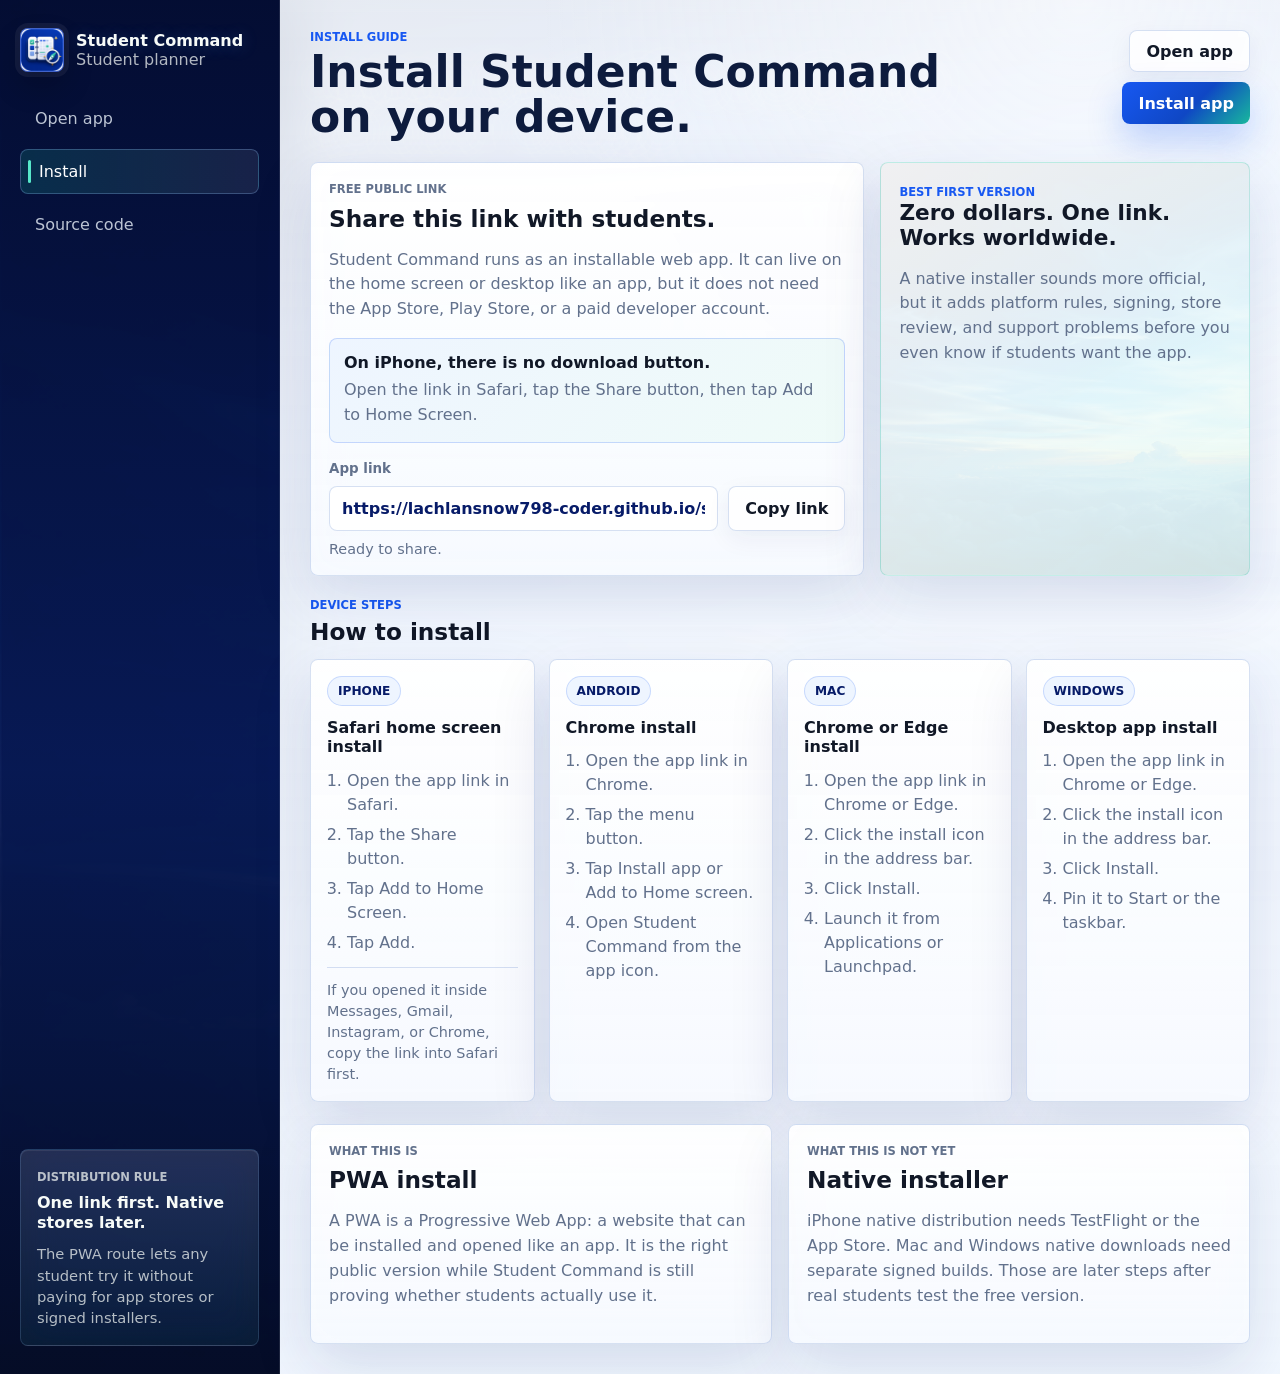
==== install.html @ 7583b464 "Clarify iPhone install flow" ====
<!doctype html>
<html lang="en">
  <head>
    <meta charset="UTF-8" />
    <meta name="viewport" content="width=device-width, initial-scale=1.0" />
    <meta name="theme-color" content="#071b68" />
    <meta name="apple-mobile-web-app-capable" content="yes" />
    <meta name="apple-mobile-web-app-status-bar-style" content="black-translucent" />
    <meta name="apple-mobile-web-app-title" content="Student Command" />
    <title>Install Student Command</title>
    <link rel="manifest" href="manifest.webmanifest?v=30" />
    <link rel="icon" href="icons/icon.svg?v=30" type="image/svg+xml" />
    <link rel="apple-touch-icon" href="icons/apple-touch-icon.png?v=30" />
    <link rel="stylesheet" href="styles.css?v=30" />
  </head>
  <body class="install-page">
    <div class="app-shell">
      <aside class="sidebar" aria-label="Install navigation">
        <a class="brand brand-link" href="index.html" aria-label="Open Student Command">
          <div class="brand-mark"><img src="icons/icon-192.png?v=30" alt="" /></div>
          <div>
            <p>Student Command</p>
            <span>Student planner</span>
          </div>
        </a>

        <nav class="nav-list" aria-label="Sections">
          <a class="nav-link" href="index.html">Open app</a>
          <a class="nav-link is-active" href="install.html">Install</a>
          <a class="nav-link" href="https://github.com/lachlansnow798-coder/student-command">Source code</a>
        </nav>

        <div class="focus-card">
          <span class="eyebrow">Distribution rule</span>
          <strong>One link first. Native stores later.</strong>
          <p>The PWA route lets any student try it without paying for app stores or signed installers.</p>
        </div>
      </aside>

      <main class="main-content install-main">
        <header class="topbar">
          <div>
            <p class="eyebrow">Install guide</p>
            <h1>Install Student Command on your device.</h1>
          </div>
          <div class="topbar-actions">
            <a class="ghost-button topbar-link" href="index.html">Open app</a>
            <button id="browserInstall" class="primary-button" type="button" hidden>Install app</button>
          </div>
        </header>

        <section class="install-hero" aria-label="Shareable app link">
          <div class="panel install-lead">
            <p class="eyebrow">Free public link</p>
            <h2>Share this link with students.</h2>
            <p>
              Student Command runs as an installable web app. It can live on the home screen or desktop like an app,
              but it does not need the App Store, Play Store, or a paid developer account.
            </p>
            <div class="iphone-callout">
              <strong>On iPhone, there is no download button.</strong>
              <p>Open the link in Safari, tap the Share button, then tap Add to Home Screen.</p>
            </div>
            <div class="install-copy">
              <label for="publicLink">App link</label>
              <input id="publicLink" type="text" readonly value="https://lachlansnow798-coder.github.io/student-command/" />
              <button id="copyPublicLink" class="ghost-button" type="button">Copy link</button>
              <span id="copyStatus" class="helper-text" aria-live="polite">Ready to share.</span>
            </div>
          </div>

          <div class="panel install-proof">
            <span class="eyebrow">Best first version</span>
            <strong>Zero dollars. One link. Works worldwide.</strong>
            <p>
              A native installer sounds more official, but it adds platform rules, signing, store review, and support
              problems before you even know if students want the app.
            </p>
          </div>
        </section>

        <section class="section-header">
          <div>
            <p class="eyebrow">Device steps</p>
            <h2>How to install</h2>
          </div>
        </section>

        <section class="platform-grid" aria-label="Install steps by device">
          <article class="platform-card" id="iphone">
            <span class="platform-badge">iPhone</span>
            <h3>Safari home screen install</h3>
            <ol>
              <li>Open the app link in Safari.</li>
              <li>Tap the Share button.</li>
              <li>Tap Add to Home Screen.</li>
              <li>Tap Add.</li>
            </ol>
            <p class="platform-note">If you opened it inside Messages, Gmail, Instagram, or Chrome, copy the link into Safari first.</p>
          </article>

          <article class="platform-card">
            <span class="platform-badge">Android</span>
            <h3>Chrome install</h3>
            <ol>
              <li>Open the app link in Chrome.</li>
              <li>Tap the menu button.</li>
              <li>Tap Install app or Add to Home screen.</li>
              <li>Open Student Command from the app icon.</li>
            </ol>
          </article>

          <article class="platform-card">
            <span class="platform-badge">Mac</span>
            <h3>Chrome or Edge install</h3>
            <ol>
              <li>Open the app link in Chrome or Edge.</li>
              <li>Click the install icon in the address bar.</li>
              <li>Click Install.</li>
              <li>Launch it from Applications or Launchpad.</li>
            </ol>
          </article>

          <article class="platform-card">
            <span class="platform-badge">Windows</span>
            <h3>Desktop app install</h3>
            <ol>
              <li>Open the app link in Chrome or Edge.</li>
              <li>Click the install icon in the address bar.</li>
              <li>Click Install.</li>
              <li>Pin it to Start or the taskbar.</li>
            </ol>
          </article>
        </section>

        <section class="install-notes">
          <div class="panel">
            <p class="eyebrow">What this is</p>
            <h2>PWA install</h2>
            <p>
              A PWA is a Progressive Web App: a website that can be installed and opened like an app. It is the right
              public version while Student Command is still proving whether students actually use it.
            </p>
          </div>

          <div class="panel">
            <p class="eyebrow">What this is not yet</p>
            <h2>Native installer</h2>
            <p>
              iPhone native distribution needs TestFlight or the App Store. Mac and Windows native downloads need
              separate signed builds. Those are later steps after real students test the free version.
            </p>
          </div>
        </section>
      </main>
    </div>

    <script>
      const fallbackUrl = "https://lachlansnow798-coder.github.io/student-command/";
      const publicLink = document.querySelector("#publicLink");
      const copyButton = document.querySelector("#copyPublicLink");
      const copyStatus = document.querySelector("#copyStatus");
      const browserInstall = document.querySelector("#browserInstall");

      if (location.protocol.startsWith("http") && location.hostname.includes("github.io")) {
        publicLink.value = new URL("./", location.href).href;
      }

      copyButton.addEventListener("click", async () => {
        try {
          await navigator.clipboard.writeText(publicLink.value || fallbackUrl);
          copyStatus.textContent = "Copied.";
        } catch {
          publicLink.select();
          copyStatus.textContent = "Select the link and copy it.";
        }
      });

      let installPrompt = null;
      window.addEventListener("beforeinstallprompt", (event) => {
        event.preventDefault();
        installPrompt = event;
        browserInstall.hidden = false;
      });

      browserInstall.addEventListener("click", async () => {
        if (!installPrompt) return;
        installPrompt.prompt();
        await installPrompt.userChoice;
        installPrompt = null;
        browserInstall.hidden = true;
      });
    </script>
  </body>
</html>
---- styles.css ----
:root {
  color-scheme: light;
  --ink: #111827;
  --muted: #62718c;
  --line: rgba(37, 92, 184, 0.18);
  --paper: #eef5ff;
  --panel: rgba(255, 255, 255, 0.9);
  --panel-strong: rgba(255, 255, 255, 0.96);
  --green: #18b89d;
  --green-dark: #0a7d72;
  --blue: #1758f2;
  --blue-dark: #071b68;
  --red: #bd4055;
  --gold: #dc9f22;
  --purple: #6a5de7;
  --shadow: 0 22px 60px rgba(7, 27, 104, 0.13);
  --shadow-strong: 0 28px 74px rgba(7, 27, 104, 0.2);
  --ring: 0 0 0 3px rgba(23, 88, 242, 0.18);
}

* {
  box-sizing: border-box;
}

html,
body {
  overflow-x: hidden;
}

body {
  margin: 0;
  min-height: 100vh;
  color: var(--ink);
  background:
    linear-gradient(180deg, rgba(237, 246, 255, 0.78) 0, rgba(242, 247, 255, 0.9) 360px, rgba(238, 245, 255, 0.97) 100%),
    linear-gradient(90deg, rgba(5, 15, 48, 0.34) 0, rgba(255, 255, 255, 0.05) 360px),
    url("assets/command-sky-bg.png?v=30") center top / cover fixed no-repeat;
  font-family:
    Inter, ui-sans-serif, system-ui, -apple-system, BlinkMacSystemFont, "Segoe UI",
    sans-serif;
}

button,
input,
select,
textarea {
  font: inherit;
}

button {
  cursor: pointer;
}

.app-shell {
  display: grid;
  grid-template-columns: 280px minmax(0, 1fr);
  width: 100%;
  max-width: 100vw;
  overflow-x: hidden;
  min-height: 100vh;
}

.sidebar {
  display: flex;
  flex-direction: column;
  gap: 24px;
  padding: 28px 20px;
  border-right: 1px solid rgba(255, 255, 255, 0.1);
  background:
    linear-gradient(180deg, rgba(4, 14, 52, 0.94) 0, rgba(8, 26, 85, 0.92) 56%, rgba(5, 13, 39, 0.96) 100%),
    url("assets/command-sky-bg.png?v=30") left top / auto 100% no-repeat;
  color: #f7fbf8;
  box-shadow: 18px 0 56px rgba(5, 14, 48, 0.28);
}

.brand {
  display: flex;
  align-items: center;
  gap: 12px;
}

.brand-mark {
  display: grid;
  width: 44px;
  height: 44px;
  place-items: center;
  overflow: hidden;
  border-radius: 8px;
  border: 1px solid rgba(255, 255, 255, 0.2);
  background: #123cbb;
  box-shadow:
    0 14px 30px rgba(0, 0, 0, 0.2),
    0 0 0 5px rgba(255, 255, 255, 0.06);
}

.brand-mark img {
  width: 100%;
  height: 100%;
  object-fit: cover;
}

.brand p,
.brand span {
  margin: 0;
}

.brand p {
  font-size: 1rem;
  font-weight: 800;
  text-shadow: 0 1px 16px rgba(93, 166, 255, 0.28);
}

.brand span,
.focus-card p,
.focus-card .eyebrow {
  color: rgba(247, 251, 248, 0.72);
}

.nav-list {
  display: grid;
  gap: 8px;
}

.brand-link,
.nav-link,
.topbar-link {
  color: inherit;
  text-decoration: none;
}

.nav-item,
.nav-link {
  position: relative;
  overflow: hidden;
  display: block;
  width: 100%;
  border: 1px solid transparent;
  border-radius: 8px;
  padding: 12px 14px;
  background: transparent;
  color: rgba(239, 247, 255, 0.78);
  text-align: left;
  transition:
    background 160ms ease,
    border-color 160ms ease,
    color 160ms ease,
    transform 160ms ease;
}

.nav-item.is-active,
.nav-item:hover,
.nav-link.is-active,
.nav-link:hover {
  border-color: rgba(147, 197, 253, 0.28);
  background: linear-gradient(90deg, rgba(24, 184, 157, 0.18), rgba(255, 255, 255, 0.08));
  color: #ffffff;
}

.nav-item.is-active,
.nav-link.is-active {
  padding-left: 18px;
}

.nav-item:hover,
.nav-link:hover {
  transform: translateX(2px);
}

.nav-item.is-active::before,
.nav-link.is-active::before {
  position: absolute;
  top: 10px;
  bottom: 10px;
  left: 7px;
  width: 3px;
  border-radius: 8px;
  background: #57e8ca;
  content: "";
}

.focus-card {
  margin-top: auto;
  border: 1px solid rgba(147, 197, 253, 0.18);
  border-radius: 8px;
  padding: 16px;
  background:
    linear-gradient(180deg, rgba(255, 255, 255, 0.13), rgba(87, 232, 202, 0.07));
  box-shadow: inset 0 1px 0 rgba(255, 255, 255, 0.08);
  backdrop-filter: blur(18px) saturate(130%);
}

.focus-card strong {
  display: block;
  margin-top: 8px;
  line-height: 1.25;
}

.focus-card p {
  margin: 10px 0 0;
  font-size: 0.92rem;
  line-height: 1.45;
}

.main-content {
  width: 100%;
  min-width: 0;
  padding: 30px;
  background:
    radial-gradient(circle at 80% 0%, rgba(255, 255, 255, 0.56), transparent 34%),
    linear-gradient(180deg, rgba(247, 250, 255, 0.72), rgba(241, 247, 255, 0.94));
  backdrop-filter: blur(8px) saturate(115%);
}

.topbar {
  display: flex;
  min-width: 0;
  align-items: flex-start;
  justify-content: space-between;
  gap: 16px;
  margin-bottom: 22px;
}

.topbar-actions {
  display: flex;
  flex-wrap: wrap;
  gap: 10px;
  justify-content: flex-end;
}

.eyebrow {
  margin: 0 0 6px;
  color: var(--blue);
  font-size: 0.72rem;
  font-weight: 800;
  letter-spacing: 0;
  text-transform: uppercase;
}

h1,
h2,
h3 {
  margin: 0;
  letter-spacing: 0;
}

h1 {
  max-width: 760px;
  font-size: 2.75rem;
  line-height: 1.02;
  color: #0d1b3d;
  text-shadow: 0 12px 34px rgba(255, 255, 255, 0.5);
  overflow-wrap: break-word;
}

.headline-break {
  display: inline;
}

h2 {
  font-size: 1.45rem;
}

h3 {
  font-size: 1rem;
}

.primary-button,
.ghost-button {
  display: inline-flex;
  align-items: center;
  justify-content: center;
  min-height: 42px;
  border-radius: 8px;
  padding: 0 16px;
  text-align: center;
  text-decoration: none;
  font-weight: 800;
  white-space: nowrap;
  transition:
    background 160ms ease,
    border-color 160ms ease,
    box-shadow 160ms ease,
    color 160ms ease,
    transform 160ms ease;
}

.primary-button {
  border: 0;
  background: linear-gradient(135deg, #1758f2 0, #0f47c4 56%, #18b89d 100%);
  color: #ffffff;
  box-shadow: 0 16px 34px rgba(23, 88, 242, 0.25);
}

.primary-button:hover {
  background: linear-gradient(135deg, #0f47c4 0, #071b68 58%, #0a7d72 100%);
  box-shadow: 0 18px 40px rgba(7, 27, 104, 0.28);
  transform: translateY(-1px);
}

.ghost-button {
  border: 1px solid var(--line);
  background: rgba(255, 255, 255, 0.82);
  color: var(--ink);
  box-shadow: 0 8px 24px rgba(7, 27, 104, 0.06);
}

.ghost-button:hover {
  border-color: rgba(23, 88, 242, 0.3);
  box-shadow: 0 12px 30px rgba(7, 27, 104, 0.12);
  transform: translateY(-1px);
}

.ghost-button[aria-pressed="true"] {
  border-color: rgba(23, 88, 242, 0.34);
  background: #eaf2ff;
  color: var(--blue-dark);
}

.primary-button:active,
.ghost-button:active,
.nav-item:active,
.nav-link:active,
.delete-button:active {
  transform: translateY(0);
}

.primary-button:disabled,
.ghost-button:disabled {
  cursor: not-allowed;
  opacity: 0.55;
  transform: none;
}

.metrics {
  display: grid;
  grid-template-columns: repeat(3, minmax(0, 1fr));
  gap: 12px;
  margin-bottom: 22px;
}

.metric,
.panel,
.task-item,
.routine-item {
  border: 1px solid var(--line);
  border-radius: 8px;
  background: var(--panel);
  box-shadow: var(--shadow);
  backdrop-filter: blur(18px) saturate(130%);
}

.metric {
  position: relative;
  overflow: hidden;
  padding: 18px;
  background:
    linear-gradient(180deg, rgba(255, 255, 255, 0.96), rgba(244, 249, 255, 0.9));
  transition:
    box-shadow 180ms ease,
    transform 180ms ease,
    border-color 180ms ease;
}

.metric::before {
  position: absolute;
  top: 0;
  right: 0;
  left: 0;
  height: 4px;
  background: linear-gradient(90deg, var(--green), var(--blue));
  content: "";
}

.metric:nth-child(2)::before {
  background: var(--blue);
}

.metric:nth-child(3)::before {
  background: var(--gold);
}

.metric:hover,
.panel:hover,
.task-item:hover,
.routine-item:hover,
.proposal-card:hover {
  border-color: rgba(23, 88, 242, 0.24);
  box-shadow: var(--shadow-strong);
  transform: translateY(-2px);
}

.metric span {
  display: block;
  color: var(--muted);
  font-size: 0.84rem;
}

.metric strong {
  display: block;
  margin-top: 8px;
  font-size: 1.55rem;
  line-height: 1.1;
}

.view {
  display: none;
}

.view.is-visible {
  display: block;
  animation: view-in 220ms ease-out both;
}

.section-header,
.panel-heading {
  display: flex;
  align-items: center;
  justify-content: space-between;
  gap: 16px;
  margin-bottom: 14px;
}

.planner-grid {
  display: grid;
  grid-template-columns: minmax(0, 2fr) minmax(280px, 0.85fr);
  gap: 16px;
}

.command-layout {
  display: grid;
  grid-template-columns: minmax(0, 1.1fr) minmax(320px, 0.9fr);
  gap: 16px;
  margin-bottom: 20px;
}

.briefing-panel {
  margin-bottom: 20px;
  border-color: rgba(23, 88, 242, 0.2);
}

.briefing-lead {
  display: block;
  margin-bottom: 14px;
  font-size: 1.05rem;
  line-height: 1.35;
}

.briefing-grid {
  display: grid;
  grid-template-columns: repeat(4, minmax(0, 1fr));
  gap: 10px;
}

.briefing-card {
  min-height: 138px;
  border: 1px solid var(--line);
  border-radius: 8px;
  padding: 12px;
  background: rgba(255, 255, 255, 0.86);
  animation: item-rise 220ms ease-out both;
  animation-delay: calc(var(--item-index, 0) * 26ms);
}

.briefing-card span {
  display: block;
  color: var(--muted);
  font-size: 0.72rem;
  font-weight: 800;
  text-transform: uppercase;
}

.briefing-card strong {
  display: block;
  margin-top: 8px;
  line-height: 1.25;
}

.briefing-card p {
  margin: 8px 0 0;
  color: var(--muted);
  font-size: 0.86rem;
  line-height: 1.4;
}

.briefing-card.is-warning {
  border-color: rgba(164, 59, 66, 0.26);
  background: #fff8f7;
}

.briefing-card.is-focus {
  border-color: rgba(23, 88, 242, 0.26);
  background: #eef5ff;
}

.briefing-card.is-success {
  border-color: rgba(24, 184, 157, 0.24);
  background: #effbf8;
}

.briefing-card.is-calm {
  background: rgba(247, 250, 255, 0.86);
}

.command-panel {
  border-color: rgba(24, 184, 157, 0.22);
}

.compact-heading {
  margin-top: 16px;
}

.next-block {
  position: relative;
  overflow: hidden;
  border: 1px solid rgba(23, 88, 242, 0.2);
  border-radius: 8px;
  padding: 14px;
  background:
    linear-gradient(135deg, rgba(238, 245, 255, 0.96), rgba(231, 250, 246, 0.9));
}

.next-block::before {
  position: absolute;
  top: 12px;
  bottom: 12px;
  left: 0;
  width: 4px;
  background: var(--blue);
  content: "";
}

.next-block span,
.next-block b,
.next-block strong,
.next-block p {
  position: relative;
  display: block;
}

.next-block span {
  color: var(--muted);
  font-size: 0.78rem;
  font-weight: 800;
  text-transform: uppercase;
}

.next-block strong {
  margin-top: 7px;
  font-size: 1.25rem;
}

.next-block p {
  margin: 6px 0 0;
  color: var(--muted);
  line-height: 1.45;
}

.next-block b {
  margin-top: 10px;
  color: var(--green-dark);
}

.command-list,
.quick-activity-list {
  display: grid;
  gap: 10px;
}

.command-item,
.quick-activity-row {
  display: grid;
  grid-template-columns: minmax(0, 1fr) auto;
  gap: 12px;
  align-items: center;
  border-top: 1px solid var(--line);
  padding-top: 12px;
  animation: item-rise 220ms ease-out both;
  animation-delay: calc(var(--item-index, 0) * 24ms);
}

.command-item h3,
.quick-activity-row h3 {
  margin-top: 7px;
}

.command-item.done h3 {
  color: var(--green-dark);
}

.command-item.skipped h3 {
  color: var(--muted);
}

.command-item.moved h3 {
  color: var(--blue);
}

.command-actions {
  display: flex;
  flex-wrap: wrap;
  gap: 8px;
  justify-content: flex-end;
}

.command-actions .ghost-button {
  min-height: 34px;
  padding: 0 10px;
  font-size: 0.8rem;
}

.quick-grid {
  display: grid;
  grid-template-columns: repeat(2, minmax(0, 1fr));
  gap: 10px;
  margin-bottom: 12px;
}

.panel {
  min-width: 0;
  padding: 18px;
  background:
    linear-gradient(180deg, rgba(255, 255, 255, 0.94), rgba(247, 250, 255, 0.88));
  transition:
    border-color 180ms ease,
    box-shadow 180ms ease,
    transform 180ms ease;
}

.install-main {
  display: block;
}

.install-hero {
  display: grid;
  grid-template-columns: minmax(0, 1.2fr) minmax(300px, 0.8fr);
  gap: 16px;
  margin-bottom: 22px;
}

.install-lead p,
.install-proof p,
.install-notes p {
  color: var(--muted);
  line-height: 1.55;
}

.install-proof {
  border-color: rgba(24, 184, 157, 0.24);
  background:
    linear-gradient(150deg, rgba(255, 255, 255, 0.94), rgba(232, 250, 246, 0.9)),
    url("assets/command-sky-bg.png?v=30") center / cover no-repeat;
}

.install-proof strong {
  display: block;
  font-size: 1.35rem;
  line-height: 1.18;
}

.install-copy {
  display: grid;
  grid-template-columns: minmax(0, 1fr) auto;
  gap: 10px;
  margin-top: 18px;
}

.iphone-callout {
  border: 1px solid rgba(23, 88, 242, 0.2);
  border-radius: 8px;
  margin-top: 16px;
  padding: 14px;
  background: linear-gradient(135deg, #eef5ff, #effbf8);
}

.iphone-callout strong,
.iphone-callout p {
  display: block;
  margin: 0;
}

.iphone-callout p {
  margin-top: 6px;
}

.install-copy label,
.install-copy .helper-text {
  grid-column: 1 / -1;
}

.install-copy input {
  min-width: 0;
  border: 1px solid var(--line);
  border-radius: 8px;
  padding: 12px;
  background: rgba(255, 255, 255, 0.92);
  color: var(--blue-dark);
  font-weight: 700;
}

.platform-grid {
  display: grid;
  grid-template-columns: repeat(4, minmax(0, 1fr));
  gap: 14px;
  margin-bottom: 22px;
}

.platform-card {
  border: 1px solid var(--line);
  border-radius: 8px;
  padding: 16px;
  background:
    linear-gradient(180deg, rgba(255, 255, 255, 0.95), rgba(247, 250, 255, 0.88));
  box-shadow: var(--shadow);
  animation: item-rise 240ms ease-out both;
}

.platform-card h3 {
  margin-top: 12px;
  line-height: 1.24;
}

.platform-card ol {
  margin: 12px 0 0;
  padding-left: 20px;
  color: var(--muted);
  line-height: 1.5;
}

.platform-card li + li {
  margin-top: 6px;
}

.platform-note {
  margin: 12px 0 0;
  border-top: 1px solid var(--line);
  padding-top: 12px;
  color: var(--muted);
  font-size: 0.9rem;
  line-height: 1.45;
}

.platform-badge {
  display: inline-flex;
  min-height: 30px;
  align-items: center;
  border: 1px solid rgba(23, 88, 242, 0.18);
  border-radius: 999px;
  padding: 0 10px;
  background: #eef5ff;
  color: var(--blue-dark);
  font-size: 0.76rem;
  font-weight: 900;
  text-transform: uppercase;
}

.install-notes {
  display: grid;
  grid-template-columns: repeat(2, minmax(0, 1fr));
  gap: 16px;
}

.panel-heading span,
.helper-text,
.empty-state {
  color: var(--muted);
  font-size: 0.9rem;
}

.week-plan {
  display: grid;
  grid-template-columns: repeat(14, minmax(155px, 1fr));
  gap: 10px;
  overflow-x: auto;
  padding-bottom: 4px;
  scroll-snap-type: x proximity;
  scrollbar-color: rgba(23, 88, 242, 0.38) transparent;
}

.day-column {
  overflow: hidden;
  min-height: 390px;
  border: 1px solid var(--line);
  border-radius: 8px;
  background: rgba(255, 255, 255, 0.78);
  scroll-snap-align: start;
  animation: item-rise 260ms ease-out both;
  animation-delay: calc(var(--item-index, 0) * 18ms);
  transition:
    border-color 180ms ease,
    box-shadow 180ms ease,
    transform 180ms ease;
}

.day-column:hover {
  border-color: rgba(23, 88, 242, 0.24);
  box-shadow: 0 14px 30px rgba(7, 27, 104, 0.11);
  transform: translateY(-1px);
}

.day-title {
  border-bottom: 1px solid var(--line);
  padding: 10px;
  background: linear-gradient(180deg, rgba(255, 255, 255, 0.96), rgba(238, 245, 255, 0.9));
  font-size: 0.85rem;
  font-weight: 800;
}

.day-events {
  display: grid;
  gap: 8px;
  padding: 10px;
}

.event {
  position: relative;
  overflow: hidden;
  border-left: 4px solid var(--muted);
  border-radius: 6px;
  padding: 8px;
  background: rgba(255, 255, 255, 0.92);
  font-size: 0.78rem;
  line-height: 1.25;
  box-shadow: 0 5px 14px rgba(7, 27, 104, 0.06);
  transition:
    box-shadow 160ms ease,
    transform 160ms ease;
}

.event:hover {
  box-shadow: 0 8px 18px rgba(36, 48, 46, 0.1);
  transform: translateX(2px);
}

.event strong,
.event span {
  position: relative;
  display: block;
}

.event span {
  margin-top: 3px;
  color: var(--muted);
}

.event em {
  display: block;
  margin-top: 5px;
  color: var(--muted);
  font-style: normal;
}

.event.school {
  border-color: var(--blue);
}

.event.commute {
  border-color: #6f7a7b;
  background: #f4f6f5;
}

.event.sport {
  border-color: var(--gold);
}

.event.class {
  border-color: #7f5796;
}

.event.study {
  border-color: var(--green);
  background: linear-gradient(180deg, #effbf8, #f7fbff);
}

.event.study::before {
  position: absolute;
  inset: 0;
  background: linear-gradient(100deg, transparent, rgba(255, 255, 255, 0.54), transparent);
  content: "";
  transform: translateX(-115%);
  transition: transform 500ms ease;
}

.event.study:hover::before {
  transform: translateX(115%);
}

.event.homework {
  border-color: var(--blue);
}

.event.business {
  border-color: #202a43;
  background: #eef1f7;
}

.event.coach {
  border-color: var(--red);
  background: linear-gradient(180deg, #fff4f5, #eef5ff);
}

.event.chill {
  border-color: #559c8a;
  background: #f0fbf8;
}

.event.meal {
  border-color: #b16f1b;
  background: #fff7ea;
}

.event.quick {
  border-color: var(--purple);
  background: #f7f2fb;
}

.event.test,
.event.high {
  border-color: var(--red);
  background: #fff7f7;
}

.event.done {
  border-color: var(--green);
  background: #eef8f3;
}

.checklist {
  display: grid;
  gap: 8px;
}

.check-row {
  display: grid;
  grid-template-columns: 22px minmax(0, 1fr);
  gap: 9px;
  align-items: start;
  border: 1px solid var(--line);
  border-radius: 8px;
  padding: 10px;
  background: rgba(255, 255, 255, 0.88);
  transition:
    background 160ms ease,
    border-color 160ms ease,
    box-shadow 160ms ease,
    transform 160ms ease;
}

.check-row:hover {
  border-color: rgba(23, 88, 242, 0.24);
  box-shadow: 0 10px 22px rgba(7, 27, 104, 0.1);
  transform: translateY(-1px);
}

.check-row input {
  width: 18px;
  height: 18px;
  margin-top: 2px;
  accent-color: var(--green);
}

.check-row strong {
  display: block;
  font-size: 0.9rem;
}

.check-row span {
  color: var(--muted);
  font-size: 0.82rem;
}

.check-row input:checked + span strong {
  color: var(--green-dark);
}

.task-form,
.routine-form,
.setup-grid {
  display: grid;
  grid-template-columns: repeat(4, minmax(0, 1fr));
  gap: 12px;
  margin-bottom: 18px;
}

.setup-form {
  display: grid;
  gap: 18px;
}

.setup-block {
  display: grid;
  gap: 10px;
}

.weekday-picker {
  display: grid;
  grid-template-columns: repeat(7, minmax(0, 1fr));
  gap: 8px;
}

.weekday-picker label {
  display: flex;
  min-height: 42px;
  align-items: center;
  justify-content: center;
  border: 1px solid var(--line);
  border-radius: 8px;
  background: rgba(255, 255, 255, 0.86);
  color: var(--ink);
}

.weekday-picker input {
  width: 16px;
  height: 16px;
  accent-color: var(--blue);
}

.setup-switch {
  align-self: end;
}

label {
  display: grid;
  gap: 7px;
  color: var(--muted);
  font-size: 0.84rem;
  font-weight: 800;
}

input,
select,
textarea {
  width: 100%;
  border: 1px solid var(--line);
  border-radius: 8px;
  padding: 10px 11px;
  background: rgba(255, 255, 255, 0.9);
  color: var(--ink);
  transition:
    border-color 160ms ease,
    box-shadow 160ms ease,
    background 160ms ease;
}

input:focus,
select:focus,
textarea:focus {
  border-color: rgba(23, 88, 242, 0.55);
  box-shadow: var(--ring);
  outline: 0;
}

textarea {
  resize: vertical;
}

.full-field {
  grid-column: 1 / -1;
}

.task-list,
.routine-list,
.proposal-list {
  display: grid;
  gap: 12px;
}

.task-item,
.routine-item {
  display: grid;
  grid-template-columns: minmax(0, 1fr) auto;
  gap: 12px;
  align-items: center;
  padding: 14px;
  transition:
    border-color 180ms ease,
    box-shadow 180ms ease,
    transform 180ms ease;
}

.task-item.completed-task {
  border-color: rgba(24, 184, 157, 0.26);
  background: linear-gradient(180deg, rgba(255, 255, 255, 0.96), rgba(231, 250, 246, 0.9));
}

.task-item.completed-task h3 {
  color: var(--green-dark);
}

.task-actions {
  display: flex;
  align-items: center;
  gap: 8px;
}

.task-actions .ghost-button {
  min-height: 36px;
  padding: 0 11px;
  font-size: 0.82rem;
}

.task-meta,
.routine-meta {
  display: flex;
  flex-wrap: wrap;
  gap: 8px;
  margin-top: 8px;
}

.routine-note {
  margin: -4px 0 16px;
}

.locked-routine {
  box-shadow: none;
}

.pill {
  border-radius: 6px;
  padding: 5px 8px;
  background: linear-gradient(180deg, #eef5ff, #dfeaff);
  color: var(--muted);
  font-size: 0.76rem;
  font-weight: 800;
}

.done-pill {
  background: #dff8f2;
  color: var(--green-dark);
}

.delete-button {
  width: 36px;
  height: 36px;
  border: 1px solid var(--line);
  border-radius: 8px;
  background: rgba(255, 255, 255, 0.9);
  color: var(--red);
  font-size: 1.2rem;
  line-height: 1;
  transition:
    background 160ms ease,
    border-color 160ms ease,
    color 160ms ease,
    transform 160ms ease;
}

.delete-button:hover {
  border-color: rgba(164, 59, 66, 0.3);
  background: #fff3f4;
  transform: translateY(-1px);
}

.import-layout {
  display: grid;
  grid-template-columns: minmax(320px, 0.9fr) minmax(0, 1.35fr);
  gap: 16px;
}

.import-actions {
  display: flex;
  flex-wrap: wrap;
  gap: 10px;
  justify-content: flex-end;
}

.import-preview {
  width: 100%;
  max-height: 320px;
  object-fit: contain;
  border: 1px solid var(--line);
  border-radius: 8px;
  background: rgba(255, 255, 255, 0.92);
  box-shadow: 0 14px 34px rgba(7, 27, 104, 0.12);
}

.proposal-card {
  border: 1px solid var(--line);
  border-radius: 8px;
  padding: 14px;
  background: linear-gradient(180deg, rgba(255, 255, 255, 0.94), rgba(247, 250, 255, 0.88));
  animation: item-rise 220ms ease-out both;
  animation-delay: calc(var(--item-index, 0) * 34ms);
  transition:
    border-color 180ms ease,
    box-shadow 180ms ease,
    transform 180ms ease;
}

.proposal-select {
  display: flex;
  grid-template-columns: none;
  align-items: center;
  gap: 8px;
  margin-bottom: 12px;
  color: var(--ink);
}

.proposal-select input {
  width: 18px;
  height: 18px;
  accent-color: var(--green);
}

.proposal-grid {
  display: grid;
  grid-template-columns: repeat(4, minmax(0, 1fr));
  gap: 10px;
}

.proposal-reason {
  margin: 10px 0;
  color: var(--muted);
  font-size: 0.88rem;
  line-height: 1.45;
}

.quiz-layout {
  display: grid;
  grid-template-columns: 300px minmax(0, 1fr);
  gap: 16px;
}

.chat-layout {
  display: grid;
  grid-template-columns: 320px minmax(0, 1fr);
  gap: 16px;
}

.chat-settings-actions {
  display: grid;
  gap: 10px;
  margin-top: 12px;
}

.api-key-actions {
  display: grid;
  grid-template-columns: repeat(2, minmax(0, 1fr));
  gap: 10px;
  margin: -2px 0 10px;
}

.chat-panel {
  display: grid;
  grid-template-rows: minmax(360px, 1fr) auto;
  gap: 14px;
}

.chat-messages {
  display: grid;
  align-content: start;
  gap: 12px;
  max-height: 560px;
  overflow-y: auto;
  padding-right: 4px;
}

.chat-empty {
  border: 1px dashed var(--line);
  border-radius: 8px;
  padding: 16px;
  background: rgba(247, 250, 255, 0.72);
}

.chat-empty p {
  margin: 8px 0 0;
  color: var(--muted);
  line-height: 1.45;
}

.chat-message {
  max-width: 86%;
  border: 1px solid var(--line);
  border-radius: 8px;
  padding: 12px;
  background: rgba(255, 255, 255, 0.9);
  box-shadow: 0 10px 24px rgba(7, 27, 104, 0.08);
  animation: item-rise 180ms ease-out both;
}

.chat-message.user {
  justify-self: end;
  border-color: rgba(23, 88, 242, 0.24);
  background: #eef5ff;
}

.chat-message.assistant {
  justify-self: start;
  border-color: rgba(24, 184, 157, 0.22);
  background: #effbf8;
}

.chat-message span {
  display: block;
  color: var(--muted);
  font-size: 0.78rem;
  font-weight: 800;
  text-transform: uppercase;
}

.chat-message p {
  margin: 6px 0 0;
  white-space: pre-wrap;
  line-height: 1.5;
}

.chat-form {
  display: grid;
  gap: 10px;
}

.quiz-actions {
  display: flex;
  flex-wrap: wrap;
  gap: 10px;
  justify-content: flex-end;
}

.quiz-output {
  min-height: 360px;
}

.quiz-output.is-refreshed {
  animation: soft-pop 220ms ease-out both;
}

.question {
  border-top: 1px solid var(--line);
  padding: 14px 0;
  animation: item-rise 220ms ease-out both;
  animation-delay: calc(var(--item-index, 0) * 24ms);
}

.question:first-child {
  border-top: 0;
  padding-top: 0;
}

.answer {
  margin-top: 8px;
  color: var(--muted);
}

.answer-box {
  margin-top: 12px;
}

.quiz-answer-input {
  min-height: 128px;
  line-height: 1.45;
}

.question-actions {
  display: flex;
  justify-content: flex-end;
  margin-top: 10px;
}

.feedback-output {
  margin-top: 10px;
}

.feedback-output.is-visible {
  animation: feedback-in 200ms ease-out both;
}

.feedback-card {
  border: 1px solid var(--line);
  border-left: 4px solid var(--muted);
  border-radius: 8px;
  padding: 12px;
  background: rgba(247, 250, 255, 0.86);
  box-shadow: 0 12px 28px rgba(7, 27, 104, 0.1);
}

.feedback-card.strong {
  border-left-color: var(--green);
  background: #effbf8;
}

.feedback-card.okay {
  border-left-color: var(--gold);
  background: #fff7ea;
}

.feedback-card.weak {
  border-left-color: var(--red);
  background: #fff3f4;
}

.feedback-card ul {
  margin: 8px 0;
  padding-left: 20px;
}

.feedback-card p {
  margin: 0;
  color: var(--muted);
}

.coach-layout {
  display: grid;
  grid-template-columns: minmax(0, 1fr) minmax(320px, 0.9fr);
  gap: 16px;
  margin-bottom: 16px;
}

.coach-panel {
  border-color: rgba(164, 59, 66, 0.2);
}

.switch-control {
  display: flex;
  grid-template-columns: none;
  align-items: center;
  gap: 10px;
  color: var(--ink);
}

.switch-control input {
  width: 42px;
  height: 24px;
  border-radius: 999px;
  accent-color: var(--blue);
}

.coach-verdict {
  display: block;
  margin-bottom: 8px;
  font-size: 1.18rem;
  line-height: 1.35;
}

.coach-setting-row {
  margin-top: 14px;
}

.coach-stats {
  display: grid;
  grid-template-columns: repeat(4, minmax(0, 1fr));
  gap: 10px;
}

.coach-stat,
.coach-checkin-item,
.coach-action {
  border: 1px solid var(--line);
  border-radius: 8px;
  padding: 12px;
  background: rgba(255, 255, 255, 0.88);
  box-shadow: 0 10px 24px rgba(7, 27, 104, 0.07);
}

.coach-stat span,
.coach-action span {
  display: block;
  color: var(--muted);
  font-size: 0.74rem;
  font-weight: 800;
  text-transform: uppercase;
}

.coach-stat strong {
  display: block;
  margin-top: 6px;
  font-size: 1.55rem;
}

.coach-stat p,
.coach-checkin-item p,
.coach-action p {
  margin: 6px 0 0;
  color: var(--muted);
  font-size: 0.86rem;
  line-height: 1.4;
}

.coach-checkin-list,
.coach-action-list {
  display: grid;
  gap: 10px;
  margin-bottom: 14px;
}

.coach-checkin-item {
  display: grid;
  grid-template-columns: minmax(0, 1fr) auto;
  gap: 12px;
  align-items: center;
}

.coach-checkin-item.done {
  border-color: rgba(24, 184, 157, 0.28);
  background: #effbf8;
}

.coach-checkin-item.skipped,
.coach-action.warning {
  border-color: rgba(189, 64, 85, 0.28);
  background: #fff4f5;
}

.coach-checkin-item.moved,
.coach-action.focus {
  border-color: rgba(23, 88, 242, 0.26);
  background: #eef5ff;
}

.coach-action.success {
  border-color: rgba(24, 184, 157, 0.28);
  background: #effbf8;
}

.app-toast {
  position: fixed;
  right: 24px;
  bottom: 24px;
  z-index: 20;
  max-width: min(360px, calc(100% - 32px));
  border: 1px solid rgba(23, 88, 242, 0.26);
  border-radius: 8px;
  padding: 12px 14px;
  background: rgba(255, 255, 255, 0.96);
  box-shadow: 0 18px 42px rgba(7, 27, 104, 0.22);
  color: var(--ink);
  font-size: 0.9rem;
  font-weight: 800;
  opacity: 0;
  pointer-events: none;
  transform: translateY(16px);
  transition:
    opacity 180ms ease,
    transform 180ms ease;
}

.app-toast.is-visible {
  opacity: 1;
  transform: translateY(0);
}

@keyframes view-in {
  from {
    opacity: 0;
    transform: translateY(8px);
  }

  to {
    opacity: 1;
    transform: translateY(0);
  }
}

@keyframes item-rise {
  from {
    opacity: 0;
    transform: translateY(8px);
  }

  to {
    opacity: 1;
    transform: translateY(0);
  }
}

@keyframes soft-pop {
  0% {
    transform: scale(0.992);
  }

  100% {
    transform: scale(1);
  }
}

@keyframes feedback-in {
  from {
    opacity: 0;
    transform: translateY(6px);
  }

  to {
    opacity: 1;
    transform: translateY(0);
  }
}

@media (max-width: 980px) {
  .app-shell {
    grid-template-columns: 1fr;
  }

  .sidebar {
    position: sticky;
    top: 0;
    z-index: 2;
    padding: 14px;
  }

  .nav-list {
    grid-template-columns: repeat(4, minmax(0, 1fr));
  }

  .focus-card {
    display: none;
  }

  .main-content {
    padding: 18px;
    overflow-x: hidden;
  }

  .planner-grid,
  .quiz-layout,
  .chat-layout,
  .import-layout,
  .coach-layout,
  .command-layout,
  .install-hero,
  .platform-grid,
  .install-notes {
    grid-template-columns: 1fr;
  }

  .briefing-grid {
    grid-template-columns: repeat(2, minmax(0, 1fr));
  }
}

@media (max-width: 720px) {
  .topbar,
  .section-header,
  .panel-heading,
  .command-item,
  .quick-activity-row,
  .task-item,
  .routine-item {
    align-items: stretch;
    flex-direction: column;
  }

  .metrics,
  .briefing-grid,
  .coach-stats,
  .task-form,
  .routine-form,
  .setup-grid,
  .quick-grid,
  .api-key-actions,
  .proposal-grid {
    grid-template-columns: 1fr;
  }

  .install-copy {
    grid-template-columns: 1fr;
  }

  .command-actions {
    justify-content: stretch;
  }

  .command-item,
  .coach-checkin-item,
  .quick-activity-row,
  .task-item,
  .routine-item {
    grid-template-columns: 1fr;
  }

  .command-actions .ghost-button,
  .task-actions .ghost-button {
    flex: 1 1 90px;
  }

  .task-actions {
    width: 100%;
    align-items: stretch;
  }

  .task-actions .delete-button {
    width: 44px;
    min-width: 44px;
  }

  .chat-panel {
    grid-template-rows: auto auto;
  }

  .chat-messages {
    max-height: 460px;
  }

  .chat-message {
    max-width: 100%;
  }

  .topbar {
    display: grid;
  }

  .topbar > div {
    min-width: 0;
  }

  .nav-list {
    grid-template-columns: repeat(2, minmax(0, 1fr));
  }

  .weekday-picker {
    grid-template-columns: repeat(2, minmax(0, 1fr));
  }

  .primary-button,
  .ghost-button {
    width: 100%;
  }

  h1 {
    width: min(100%, 340px);
    max-width: 100%;
    font-size: 1.42rem;
    line-height: 1.1;
  }

  .headline-break {
    display: block;
  }

  body {
    background-attachment: scroll;
  }

  .app-toast {
    right: 16px;
    bottom: 16px;
  }
}

@media (max-width: 480px) {
  h1 {
    width: min(100%, 330px);
    max-width: 100%;
    font-size: 1.34rem;
    line-height: 1.1;
  }
}

@media (prefers-reduced-motion: reduce) {
  *,
  *::before,
  *::after {
    scroll-behavior: auto !important;
    animation-duration: 0.001ms !important;
    animation-iteration-count: 1 !important;
    transition-duration: 0.001ms !important;
  }
}
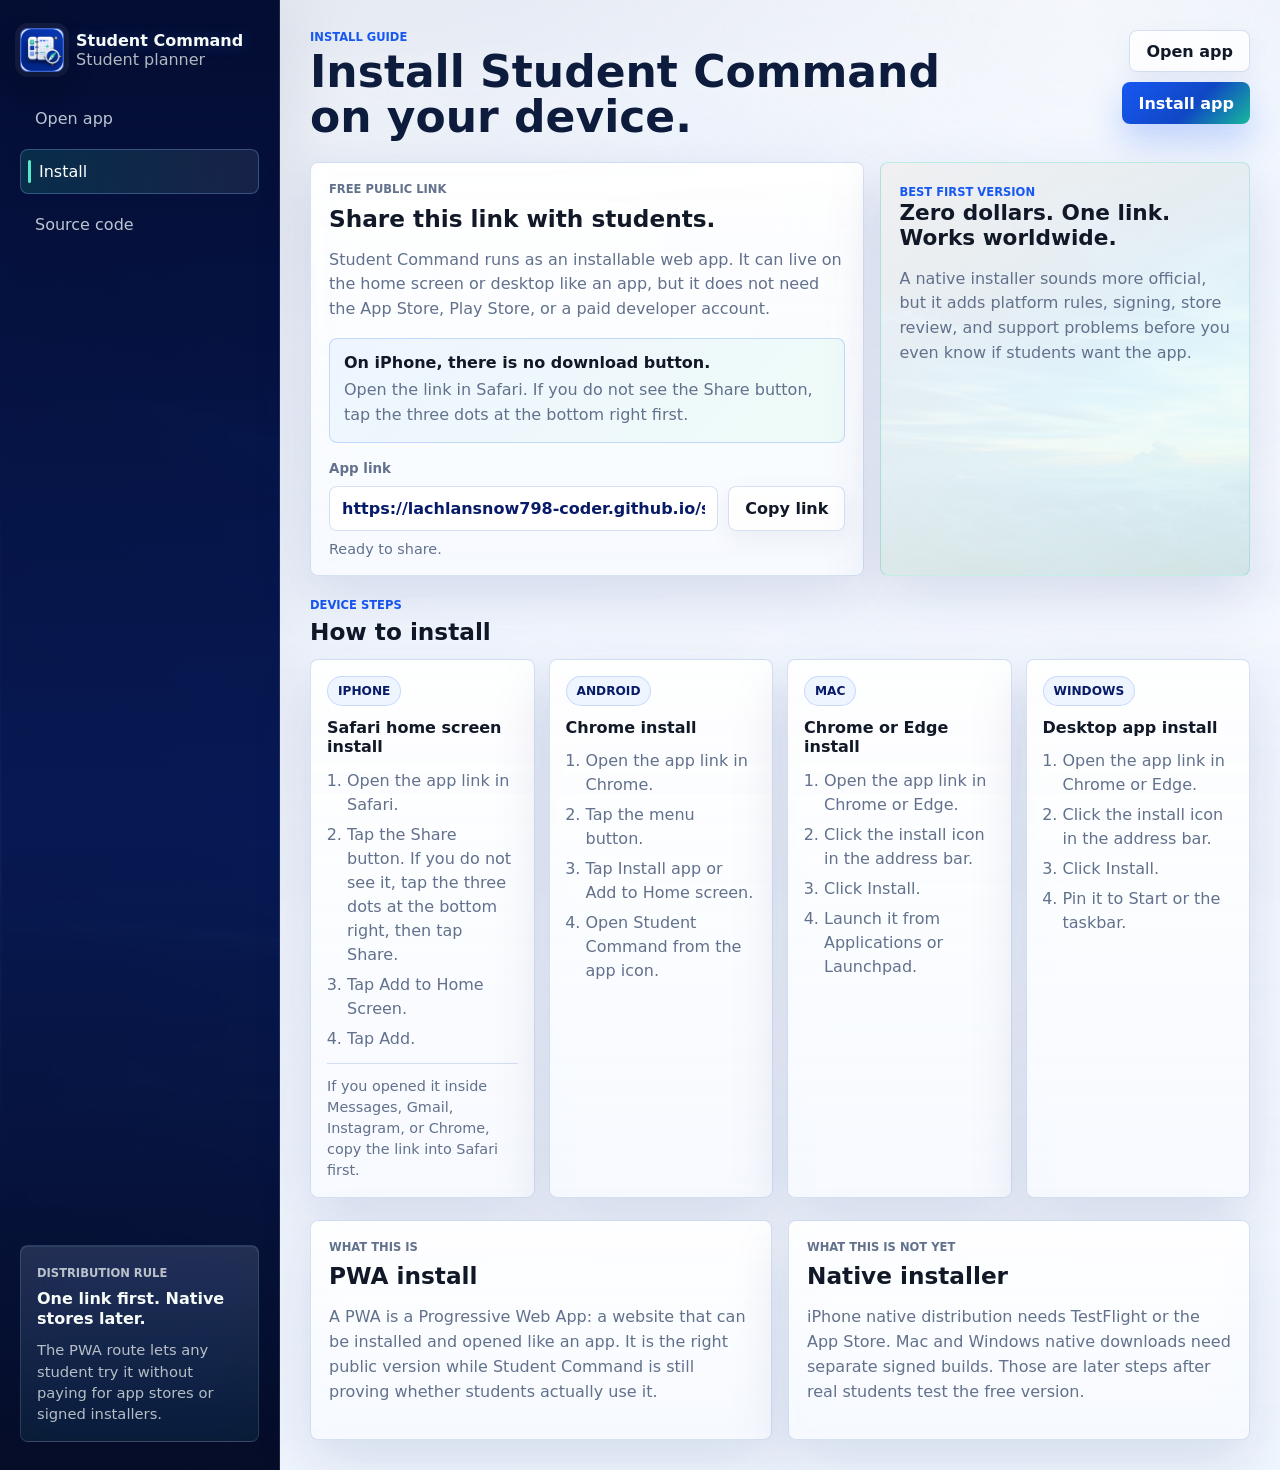
==== commit 7ac3b50c: "Explain Safari share menu on iPhone" ====
--- a/install.html
+++ b/install.html
@@ -59,7 +59,7 @@
             </p>
             <div class="iphone-callout">
               <strong>On iPhone, there is no download button.</strong>
-              <p>Open the link in Safari, tap the Share button, then tap Add to Home Screen.</p>
+              <p>Open the link in Safari. If you do not see the Share button, tap the three dots at the bottom right first.</p>
             </div>
             <div class="install-copy">
               <label for="publicLink">App link</label>
@@ -92,7 +92,7 @@
             <h3>Safari home screen install</h3>
             <ol>
               <li>Open the app link in Safari.</li>
-              <li>Tap the Share button.</li>
+              <li>Tap the Share button. If you do not see it, tap the three dots at the bottom right, then tap Share.</li>
               <li>Tap Add to Home Screen.</li>
               <li>Tap Add.</li>
             </ol>
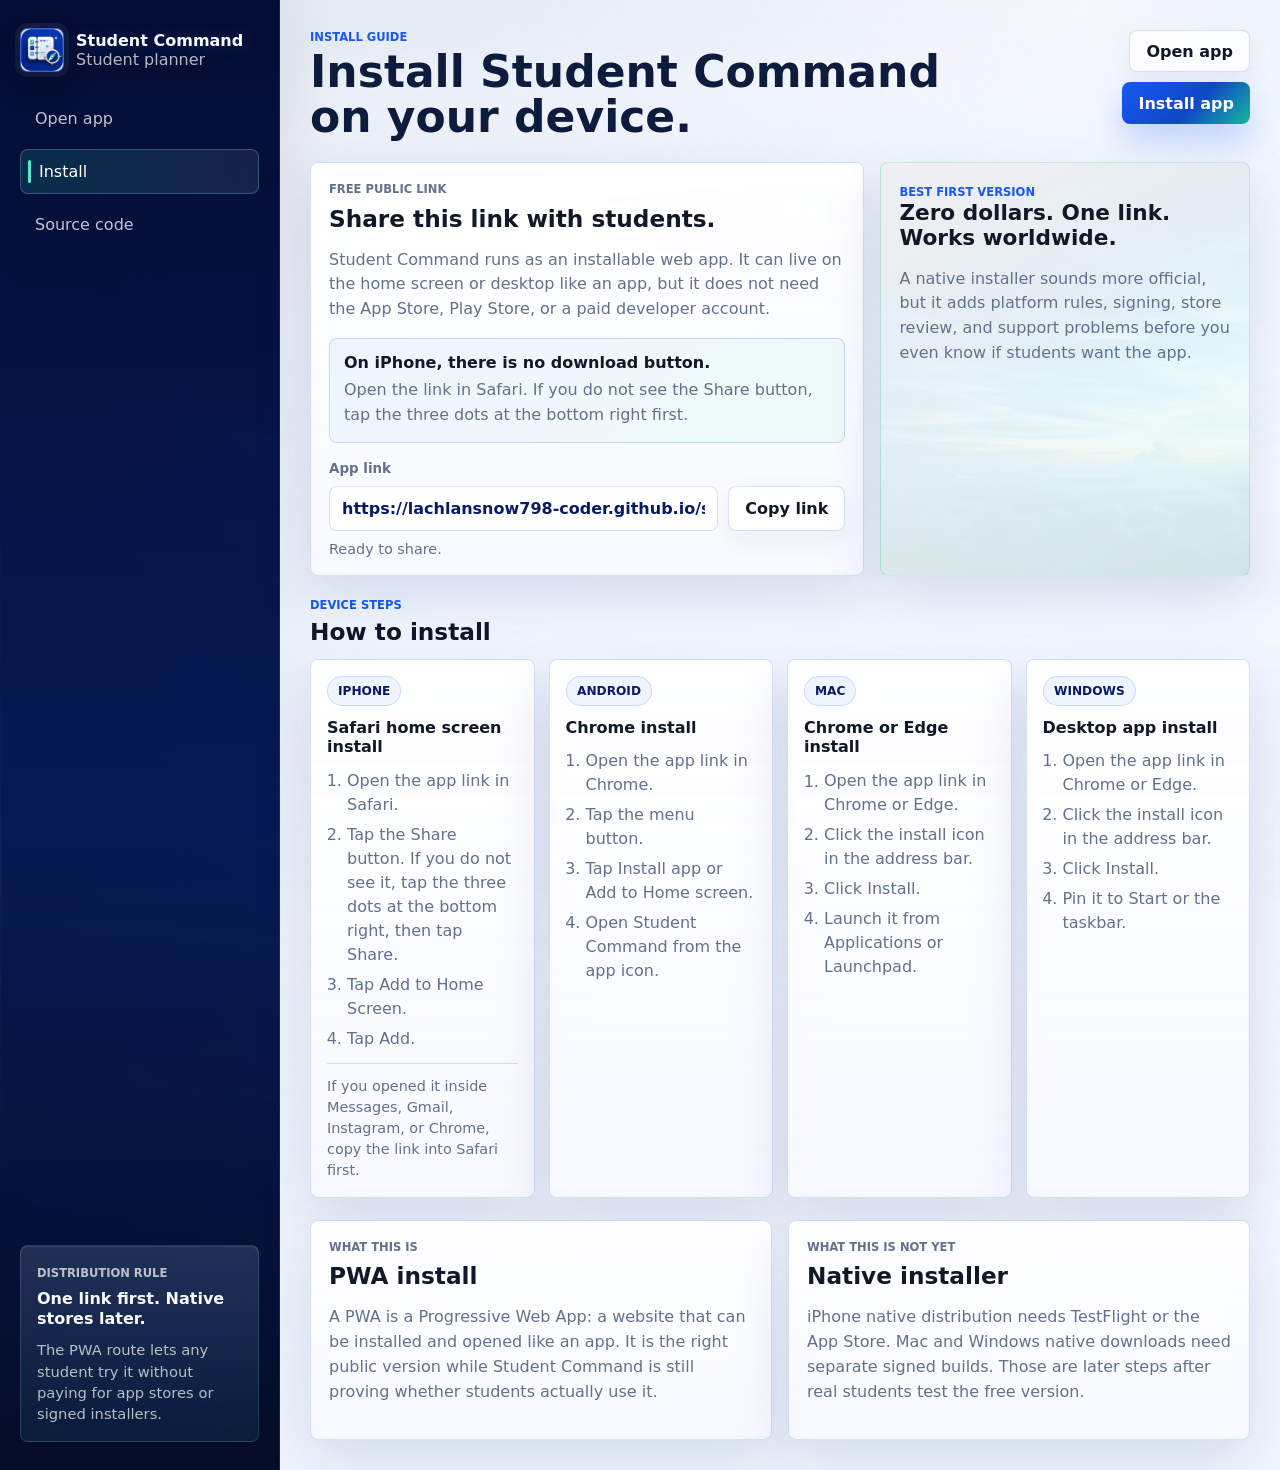
==== commit 135bc543: "Add private device transfer codes" ====
--- a/install.html
+++ b/install.html
@@ -8,16 +8,16 @@
     <meta name="apple-mobile-web-app-status-bar-style" content="black-translucent" />
     <meta name="apple-mobile-web-app-title" content="Student Command" />
     <title>Install Student Command</title>
-    <link rel="manifest" href="manifest.webmanifest?v=30" />
-    <link rel="icon" href="icons/icon.svg?v=30" type="image/svg+xml" />
-    <link rel="apple-touch-icon" href="icons/apple-touch-icon.png?v=30" />
-    <link rel="stylesheet" href="styles.css?v=30" />
+    <link rel="manifest" href="manifest.webmanifest?v=32" />
+    <link rel="icon" href="icons/icon.svg?v=32" type="image/svg+xml" />
+    <link rel="apple-touch-icon" href="icons/apple-touch-icon.png?v=32" />
+    <link rel="stylesheet" href="styles.css?v=32" />
   </head>
   <body class="install-page">
     <div class="app-shell">
       <aside class="sidebar" aria-label="Install navigation">
         <a class="brand brand-link" href="index.html" aria-label="Open Student Command">
-          <div class="brand-mark"><img src="icons/icon-192.png?v=30" alt="" /></div>
+          <div class="brand-mark"><img src="icons/icon-192.png?v=32" alt="" /></div>
           <div>
             <p>Student Command</p>
             <span>Student planner</span>
--- a/styles.css
+++ b/styles.css
@@ -34,7 +34,7 @@
   background:
     linear-gradient(180deg, rgba(237, 246, 255, 0.78) 0, rgba(242, 247, 255, 0.9) 360px, rgba(238, 245, 255, 0.97) 100%),
     linear-gradient(90deg, rgba(5, 15, 48, 0.34) 0, rgba(255, 255, 255, 0.05) 360px),
-    url("assets/command-sky-bg.png?v=30") center top / cover fixed no-repeat;
+    url("assets/command-sky-bg.png?v=32") center top / cover fixed no-repeat;
   font-family:
     Inter, ui-sans-serif, system-ui, -apple-system, BlinkMacSystemFont, "Segoe UI",
     sans-serif;
@@ -68,7 +68,7 @@
   border-right: 1px solid rgba(255, 255, 255, 0.1);
   background:
     linear-gradient(180deg, rgba(4, 14, 52, 0.94) 0, rgba(8, 26, 85, 0.92) 56%, rgba(5, 13, 39, 0.96) 100%),
-    url("assets/command-sky-bg.png?v=30") left top / auto 100% no-repeat;
+    url("assets/command-sky-bg.png?v=32") left top / auto 100% no-repeat;
   color: #f7fbf8;
   box-shadow: 18px 0 56px rgba(5, 14, 48, 0.28);
 }
@@ -648,7 +648,7 @@
   border-color: rgba(24, 184, 157, 0.24);
   background:
     linear-gradient(150deg, rgba(255, 255, 255, 0.94), rgba(232, 250, 246, 0.9)),
-    url("assets/command-sky-bg.png?v=30") center / cover no-repeat;
+    url("assets/command-sky-bg.png?v=32") center / cover no-repeat;
 }
 
 .install-proof strong {
@@ -991,6 +991,30 @@
   gap: 10px;
 }
 
+.transfer-panel {
+  margin-top: 18px;
+}
+
+.transfer-grid {
+  display: grid;
+  grid-template-columns: repeat(2, minmax(0, 1fr));
+  gap: 14px;
+  margin-top: 14px;
+}
+
+.transfer-block {
+  display: grid;
+  gap: 10px;
+  border: 1px solid var(--line);
+  border-radius: 8px;
+  padding: 14px;
+  background: rgba(255, 255, 255, 0.76);
+}
+
+.transfer-block textarea[readonly] {
+  background: rgba(238, 245, 255, 0.82);
+}
+
 .weekday-picker {
   display: grid;
   grid-template-columns: repeat(7, minmax(0, 1fr));
@@ -1653,6 +1677,10 @@
     grid-template-columns: 1fr;
   }
 
+  .transfer-grid {
+    grid-template-columns: 1fr;
+  }
+
   .command-actions {
     justify-content: stretch;
   }
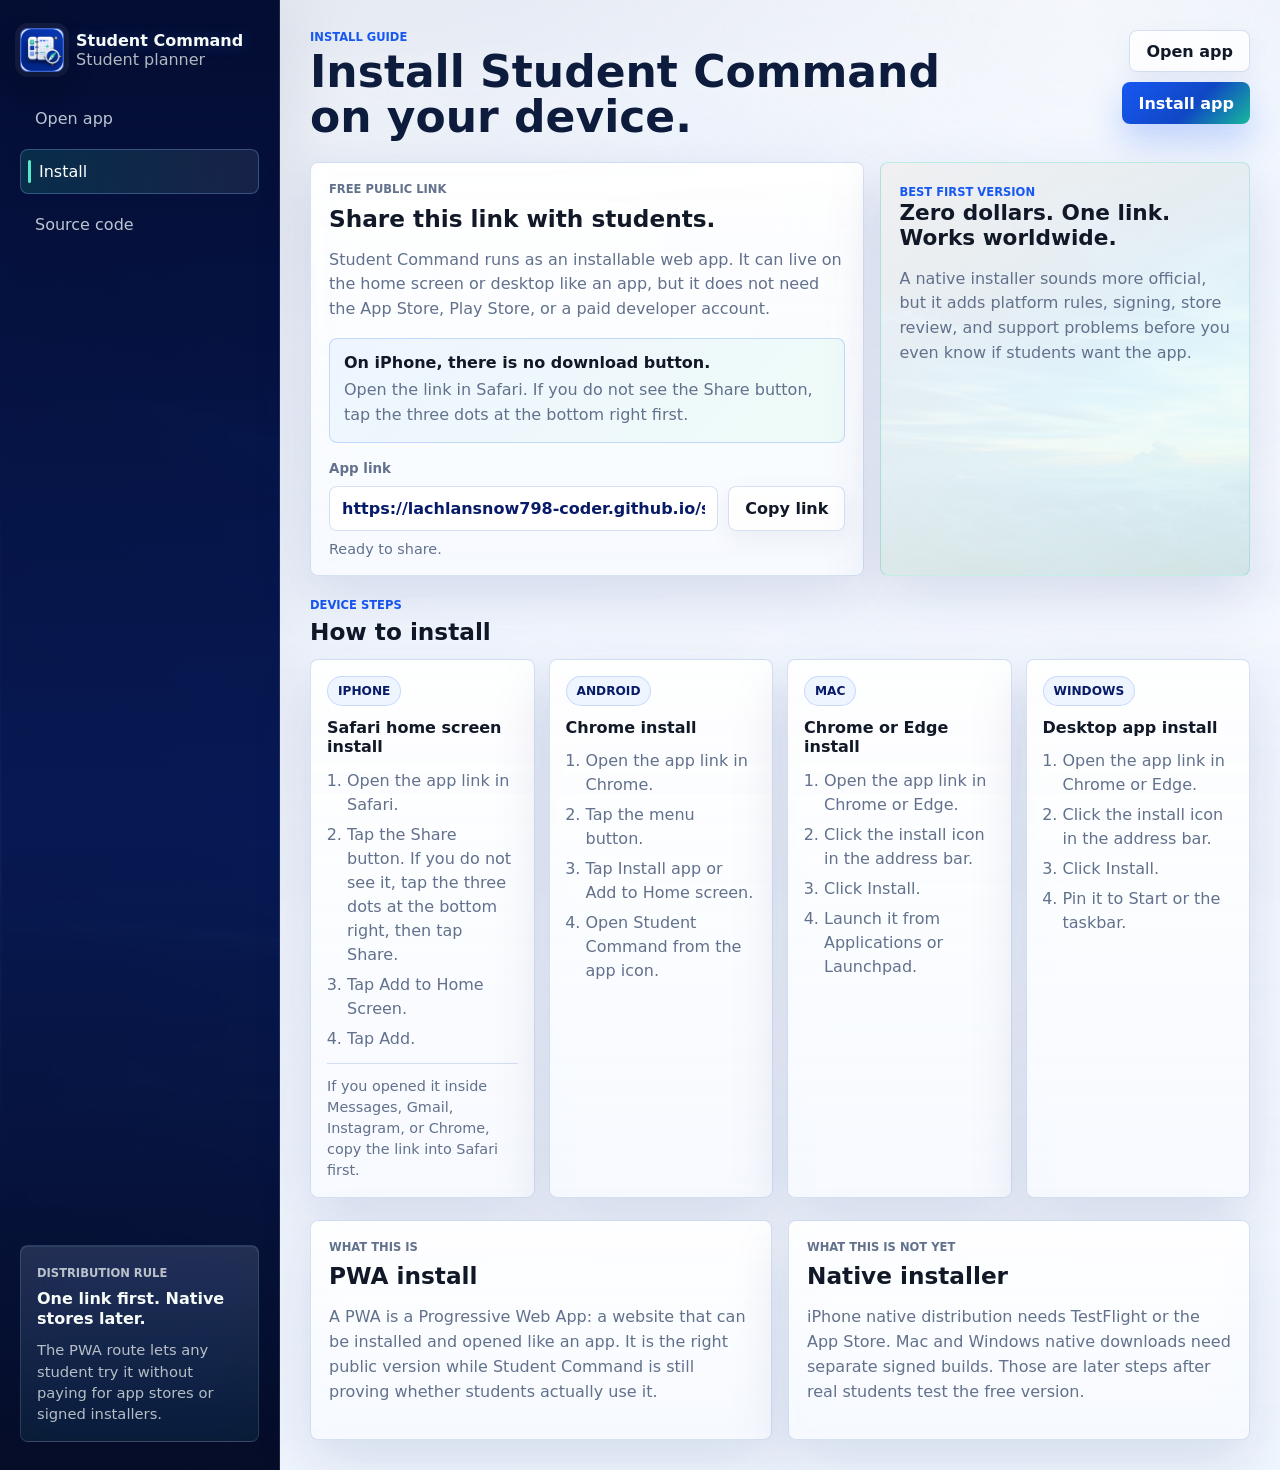
==== commit 7d3b5cab: "Make transfer codes WhatsApp-safe" ====
--- a/install.html
+++ b/install.html
@@ -8,16 +8,16 @@
     <meta name="apple-mobile-web-app-status-bar-style" content="black-translucent" />
     <meta name="apple-mobile-web-app-title" content="Student Command" />
     <title>Install Student Command</title>
-    <link rel="manifest" href="manifest.webmanifest?v=32" />
-    <link rel="icon" href="icons/icon.svg?v=32" type="image/svg+xml" />
-    <link rel="apple-touch-icon" href="icons/apple-touch-icon.png?v=32" />
-    <link rel="stylesheet" href="styles.css?v=32" />
+    <link rel="manifest" href="manifest.webmanifest?v=33" />
+    <link rel="icon" href="icons/icon.svg?v=33" type="image/svg+xml" />
+    <link rel="apple-touch-icon" href="icons/apple-touch-icon.png?v=33" />
+    <link rel="stylesheet" href="styles.css?v=33" />
   </head>
   <body class="install-page">
     <div class="app-shell">
       <aside class="sidebar" aria-label="Install navigation">
         <a class="brand brand-link" href="index.html" aria-label="Open Student Command">
-          <div class="brand-mark"><img src="icons/icon-192.png?v=32" alt="" /></div>
+          <div class="brand-mark"><img src="icons/icon-192.png?v=33" alt="" /></div>
           <div>
             <p>Student Command</p>
             <span>Student planner</span>
--- a/styles.css
+++ b/styles.css
@@ -34,7 +34,7 @@
   background:
     linear-gradient(180deg, rgba(237, 246, 255, 0.78) 0, rgba(242, 247, 255, 0.9) 360px, rgba(238, 245, 255, 0.97) 100%),
     linear-gradient(90deg, rgba(5, 15, 48, 0.34) 0, rgba(255, 255, 255, 0.05) 360px),
-    url("assets/command-sky-bg.png?v=32") center top / cover fixed no-repeat;
+    url("assets/command-sky-bg.png?v=33") center top / cover fixed no-repeat;
   font-family:
     Inter, ui-sans-serif, system-ui, -apple-system, BlinkMacSystemFont, "Segoe UI",
     sans-serif;
@@ -68,7 +68,7 @@
   border-right: 1px solid rgba(255, 255, 255, 0.1);
   background:
     linear-gradient(180deg, rgba(4, 14, 52, 0.94) 0, rgba(8, 26, 85, 0.92) 56%, rgba(5, 13, 39, 0.96) 100%),
-    url("assets/command-sky-bg.png?v=32") left top / auto 100% no-repeat;
+    url("assets/command-sky-bg.png?v=33") left top / auto 100% no-repeat;
   color: #f7fbf8;
   box-shadow: 18px 0 56px rgba(5, 14, 48, 0.28);
 }
@@ -648,7 +648,7 @@
   border-color: rgba(24, 184, 157, 0.24);
   background:
     linear-gradient(150deg, rgba(255, 255, 255, 0.94), rgba(232, 250, 246, 0.9)),
-    url("assets/command-sky-bg.png?v=32") center / cover no-repeat;
+    url("assets/command-sky-bg.png?v=33") center / cover no-repeat;
 }
 
 .install-proof strong {
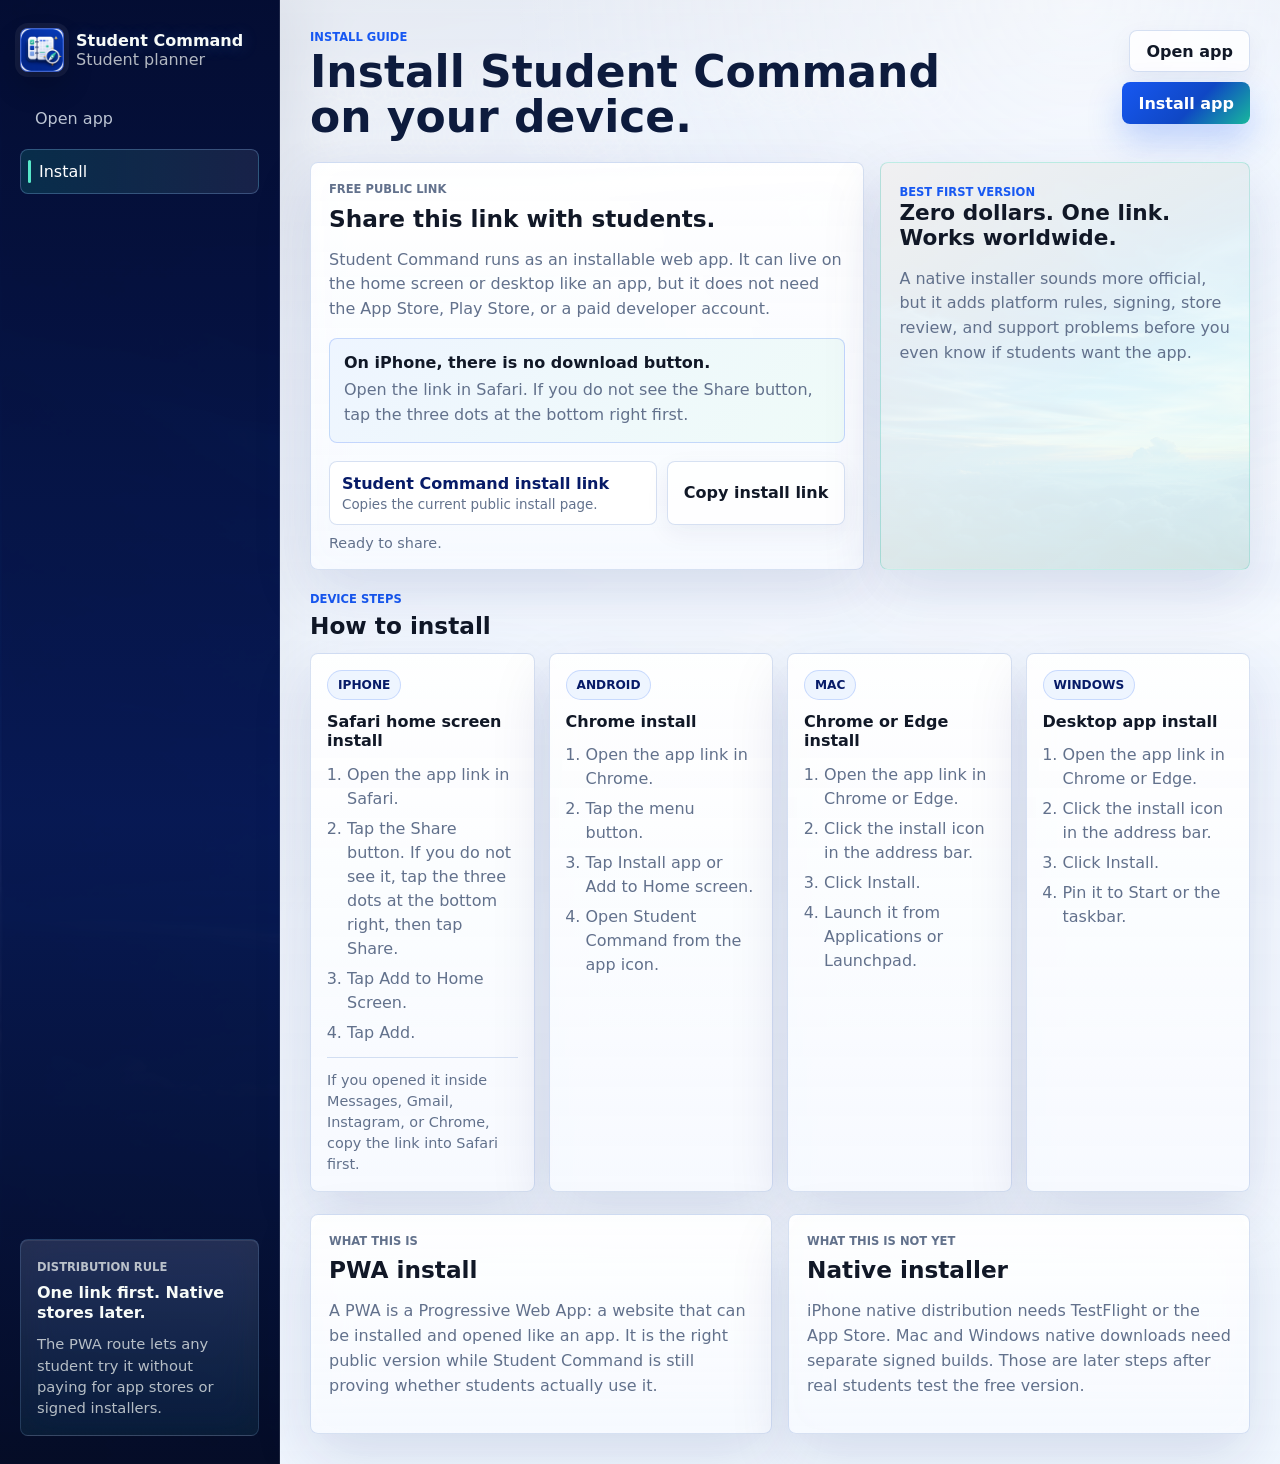
==== commit 238bd1af: "Hide raw GitHub Pages URL in installer" ====
--- a/install.html
+++ b/install.html
@@ -8,16 +8,16 @@
     <meta name="apple-mobile-web-app-status-bar-style" content="black-translucent" />
     <meta name="apple-mobile-web-app-title" content="Student Command" />
     <title>Install Student Command</title>
-    <link rel="manifest" href="manifest.webmanifest?v=33" />
-    <link rel="icon" href="icons/icon.svg?v=33" type="image/svg+xml" />
-    <link rel="apple-touch-icon" href="icons/apple-touch-icon.png?v=33" />
-    <link rel="stylesheet" href="styles.css?v=33" />
+    <link rel="manifest" href="manifest.webmanifest?v=34" />
+    <link rel="icon" href="icons/icon.svg?v=34" type="image/svg+xml" />
+    <link rel="apple-touch-icon" href="icons/apple-touch-icon.png?v=34" />
+    <link rel="stylesheet" href="styles.css?v=34" />
   </head>
   <body class="install-page">
     <div class="app-shell">
       <aside class="sidebar" aria-label="Install navigation">
         <a class="brand brand-link" href="index.html" aria-label="Open Student Command">
-          <div class="brand-mark"><img src="icons/icon-192.png?v=33" alt="" /></div>
+          <div class="brand-mark"><img src="icons/icon-192.png?v=34" alt="" /></div>
           <div>
             <p>Student Command</p>
             <span>Student planner</span>
@@ -27,7 +27,6 @@
         <nav class="nav-list" aria-label="Sections">
           <a class="nav-link" href="index.html">Open app</a>
           <a class="nav-link is-active" href="install.html">Install</a>
-          <a class="nav-link" href="https://github.com/lachlansnow798-coder/student-command">Source code</a>
         </nav>
 
         <div class="focus-card">
@@ -62,9 +61,12 @@
               <p>Open the link in Safari. If you do not see the Share button, tap the three dots at the bottom right first.</p>
             </div>
             <div class="install-copy">
-              <label for="publicLink">App link</label>
-              <input id="publicLink" type="text" readonly value="https://lachlansnow798-coder.github.io/student-command/" />
-              <button id="copyPublicLink" class="ghost-button" type="button">Copy link</button>
+              <input id="publicLink" type="hidden" />
+              <div class="share-link-card" aria-label="Student Command install link">
+                <strong>Student Command install link</strong>
+                <span>Copies the current public install page.</span>
+              </div>
+              <button id="copyPublicLink" class="ghost-button" type="button">Copy install link</button>
               <span id="copyStatus" class="helper-text" aria-live="polite">Ready to share.</span>
             </div>
           </div>
@@ -156,23 +158,20 @@
     </div>
 
     <script>
-      const fallbackUrl = "https://lachlansnow798-coder.github.io/student-command/";
+      const fallbackUrl = new URL("./", location.href).href;
       const publicLink = document.querySelector("#publicLink");
       const copyButton = document.querySelector("#copyPublicLink");
       const copyStatus = document.querySelector("#copyStatus");
       const browserInstall = document.querySelector("#browserInstall");
 
-      if (location.protocol.startsWith("http") && location.hostname.includes("github.io")) {
-        publicLink.value = new URL("./", location.href).href;
-      }
+      publicLink.value = new URL("install.html", location.href).href;
 
       copyButton.addEventListener("click", async () => {
         try {
           await navigator.clipboard.writeText(publicLink.value || fallbackUrl);
           copyStatus.textContent = "Copied.";
         } catch {
-          publicLink.select();
-          copyStatus.textContent = "Select the link and copy it.";
+          copyStatus.textContent = "Copy was blocked. Use the browser address bar.";
         }
       });
 
--- a/styles.css
+++ b/styles.css
@@ -34,7 +34,7 @@
   background:
     linear-gradient(180deg, rgba(237, 246, 255, 0.78) 0, rgba(242, 247, 255, 0.9) 360px, rgba(238, 245, 255, 0.97) 100%),
     linear-gradient(90deg, rgba(5, 15, 48, 0.34) 0, rgba(255, 255, 255, 0.05) 360px),
-    url("assets/command-sky-bg.png?v=33") center top / cover fixed no-repeat;
+    url("assets/command-sky-bg.png?v=34") center top / cover fixed no-repeat;
   font-family:
     Inter, ui-sans-serif, system-ui, -apple-system, BlinkMacSystemFont, "Segoe UI",
     sans-serif;
@@ -68,7 +68,7 @@
   border-right: 1px solid rgba(255, 255, 255, 0.1);
   background:
     linear-gradient(180deg, rgba(4, 14, 52, 0.94) 0, rgba(8, 26, 85, 0.92) 56%, rgba(5, 13, 39, 0.96) 100%),
-    url("assets/command-sky-bg.png?v=33") left top / auto 100% no-repeat;
+    url("assets/command-sky-bg.png?v=34") left top / auto 100% no-repeat;
   color: #f7fbf8;
   box-shadow: 18px 0 56px rgba(5, 14, 48, 0.28);
 }
@@ -648,7 +648,7 @@
   border-color: rgba(24, 184, 157, 0.24);
   background:
     linear-gradient(150deg, rgba(255, 255, 255, 0.94), rgba(232, 250, 246, 0.9)),
-    url("assets/command-sky-bg.png?v=33") center / cover no-repeat;
+    url("assets/command-sky-bg.png?v=34") center / cover no-repeat;
 }
 
 .install-proof strong {
@@ -662,6 +662,29 @@
   grid-template-columns: minmax(0, 1fr) auto;
   gap: 10px;
   margin-top: 18px;
+}
+
+.share-link-card {
+  min-width: 0;
+  border: 1px solid var(--line);
+  border-radius: 8px;
+  padding: 12px;
+  background: rgba(255, 255, 255, 0.92);
+}
+
+.share-link-card strong,
+.share-link-card span {
+  display: block;
+}
+
+.share-link-card strong {
+  color: var(--blue-dark);
+}
+
+.share-link-card span {
+  margin-top: 4px;
+  color: var(--muted);
+  font-size: 0.84rem;
 }
 
 .iphone-callout {
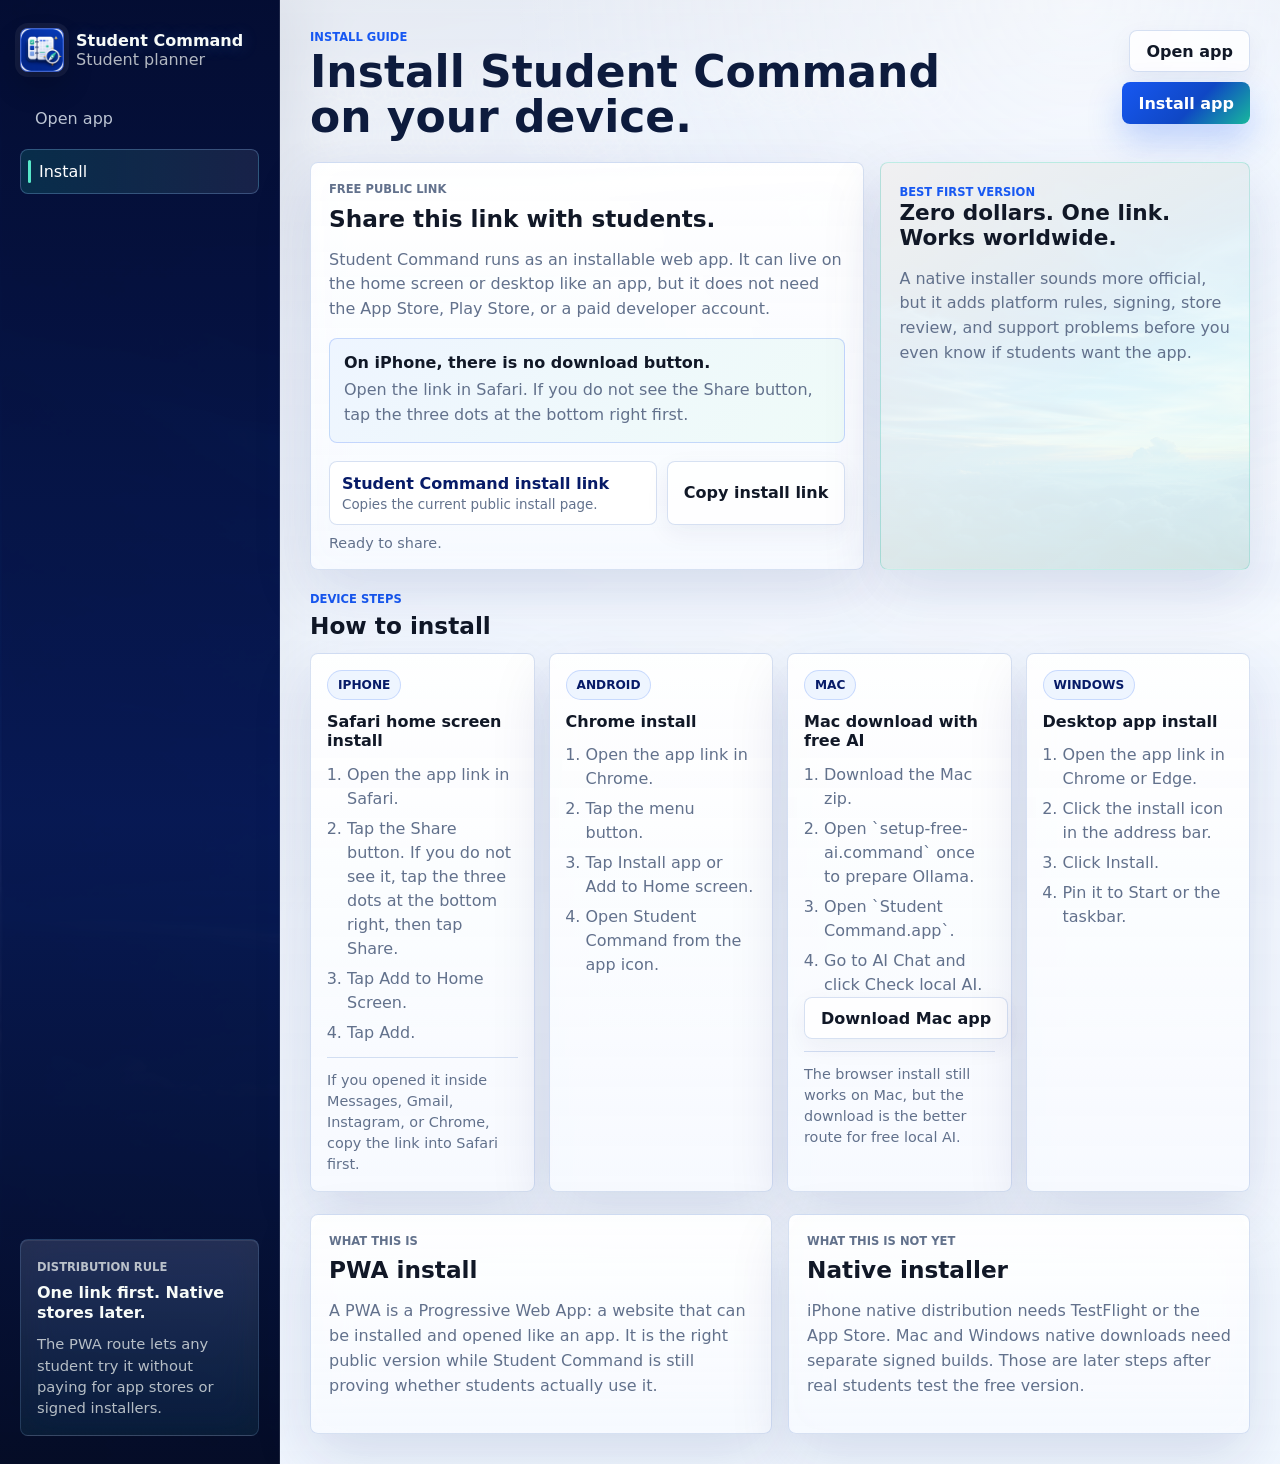
==== commit 1e84f2dd: "Improve timetable import setup" ====
--- a/install.html
+++ b/install.html
@@ -8,16 +8,16 @@
     <meta name="apple-mobile-web-app-status-bar-style" content="black-translucent" />
     <meta name="apple-mobile-web-app-title" content="Student Command" />
     <title>Install Student Command</title>
-    <link rel="manifest" href="manifest.webmanifest?v=34" />
-    <link rel="icon" href="icons/icon.svg?v=34" type="image/svg+xml" />
-    <link rel="apple-touch-icon" href="icons/apple-touch-icon.png?v=34" />
-    <link rel="stylesheet" href="styles.css?v=34" />
+    <link rel="manifest" href="manifest.webmanifest?v=37" />
+    <link rel="icon" href="icons/icon.svg?v=37" type="image/svg+xml" />
+    <link rel="apple-touch-icon" href="icons/apple-touch-icon.png?v=37" />
+    <link rel="stylesheet" href="styles.css?v=37" />
   </head>
   <body class="install-page">
     <div class="app-shell">
       <aside class="sidebar" aria-label="Install navigation">
         <a class="brand brand-link" href="index.html" aria-label="Open Student Command">
-          <div class="brand-mark"><img src="icons/icon-192.png?v=34" alt="" /></div>
+          <div class="brand-mark"><img src="icons/icon-192.png?v=37" alt="" /></div>
           <div>
             <p>Student Command</p>
             <span>Student planner</span>
@@ -114,13 +114,15 @@
 
           <article class="platform-card">
             <span class="platform-badge">Mac</span>
-            <h3>Chrome or Edge install</h3>
+            <h3>Mac download with free AI</h3>
             <ol>
-              <li>Open the app link in Chrome or Edge.</li>
-              <li>Click the install icon in the address bar.</li>
-              <li>Click Install.</li>
-              <li>Launch it from Applications or Launchpad.</li>
+              <li>Download the Mac zip.</li>
+              <li>Open `setup-free-ai.command` once to prepare Ollama.</li>
+              <li>Open `Student Command.app`.</li>
+              <li>Go to AI Chat and click Check local AI.</li>
             </ol>
+            <a class="ghost-button topbar-link" href="Student%20Command%20Mac.zip" download>Download Mac app</a>
+            <p class="platform-note">The browser install still works on Mac, but the download is the better route for free local AI.</p>
           </article>
 
           <article class="platform-card">
--- a/styles.css
+++ b/styles.css
@@ -34,7 +34,7 @@
   background:
     linear-gradient(180deg, rgba(237, 246, 255, 0.78) 0, rgba(242, 247, 255, 0.9) 360px, rgba(238, 245, 255, 0.97) 100%),
     linear-gradient(90deg, rgba(5, 15, 48, 0.34) 0, rgba(255, 255, 255, 0.05) 360px),
-    url("assets/command-sky-bg.png?v=34") center top / cover fixed no-repeat;
+    url("assets/command-sky-bg.png?v=37") center top / cover fixed no-repeat;
   font-family:
     Inter, ui-sans-serif, system-ui, -apple-system, BlinkMacSystemFont, "Segoe UI",
     sans-serif;
@@ -68,7 +68,7 @@
   border-right: 1px solid rgba(255, 255, 255, 0.1);
   background:
     linear-gradient(180deg, rgba(4, 14, 52, 0.94) 0, rgba(8, 26, 85, 0.92) 56%, rgba(5, 13, 39, 0.96) 100%),
-    url("assets/command-sky-bg.png?v=34") left top / auto 100% no-repeat;
+    url("assets/command-sky-bg.png?v=37") left top / auto 100% no-repeat;
   color: #f7fbf8;
   box-shadow: 18px 0 56px rgba(5, 14, 48, 0.28);
 }
@@ -648,7 +648,7 @@
   border-color: rgba(24, 184, 157, 0.24);
   background:
     linear-gradient(150deg, rgba(255, 255, 255, 0.94), rgba(232, 250, 246, 0.9)),
-    url("assets/command-sky-bg.png?v=34") center / cover no-repeat;
+    url("assets/command-sky-bg.png?v=37") center / cover no-repeat;
 }
 
 .install-proof strong {
@@ -936,6 +936,11 @@
   background: #f7f2fb;
 }
 
+.event.cozi {
+  border-color: #f05a28;
+  background: #fff3ed;
+}
+
 .event.test,
 .event.high {
   border-color: var(--red);
@@ -1007,6 +1012,41 @@
 .setup-form {
   display: grid;
   gap: 18px;
+}
+
+.guide-panel {
+  margin-bottom: 18px;
+}
+
+.guide-list {
+  margin: 10px 0 0;
+  padding-left: 20px;
+  color: var(--muted);
+  font-size: 0.92rem;
+  line-height: 1.5;
+}
+
+.guide-list li + li {
+  margin-top: 6px;
+}
+
+.guide-list.compact {
+  margin-bottom: 12px;
+  font-size: 0.86rem;
+}
+
+.import-guide {
+  display: grid;
+  gap: 10px;
+  margin-bottom: 14px;
+  border: 1px solid rgba(23, 88, 242, 0.16);
+  border-radius: 8px;
+  padding: 12px;
+  background: rgba(238, 245, 255, 0.72);
+}
+
+.import-guide strong {
+  color: var(--ink);
 }
 
 .setup-block {
@@ -1218,6 +1258,60 @@
   border-radius: 8px;
   background: rgba(255, 255, 255, 0.92);
   box-shadow: 0 14px 34px rgba(7, 27, 104, 0.12);
+}
+
+.cozi-layout {
+  display: grid;
+  grid-template-columns: minmax(320px, 0.9fr) minmax(0, 1.1fr);
+  gap: 16px;
+}
+
+.cozi-help {
+  margin: 14px 0;
+  border: 1px solid var(--line);
+  border-radius: 8px;
+  padding: 12px;
+  background: rgba(247, 250, 255, 0.78);
+}
+
+.cozi-help h3 {
+  margin: 0;
+}
+
+.cozi-help ol {
+  margin: 8px 0 0;
+  padding-left: 20px;
+  color: var(--muted);
+  line-height: 1.48;
+}
+
+.cozi-events-panel {
+  margin-top: 16px;
+}
+
+.cozi-event-list {
+  display: grid;
+  gap: 10px;
+}
+
+.cozi-event-item {
+  display: grid;
+  grid-template-columns: minmax(0, 1fr) auto;
+  gap: 12px;
+  align-items: center;
+  border: 1px solid var(--line);
+  border-left: 4px solid #f05a28;
+  border-radius: 8px;
+  padding: 12px;
+  background: rgba(255, 243, 237, 0.7);
+}
+
+.cozi-event-item h3 {
+  margin: 0;
+}
+
+.cozi-event-item p {
+  margin: 4px 0 0;
 }
 
 .proposal-card {
@@ -1659,6 +1753,7 @@
   .quiz-layout,
   .chat-layout,
   .import-layout,
+  .cozi-layout,
   .coach-layout,
   .command-layout,
   .install-hero,
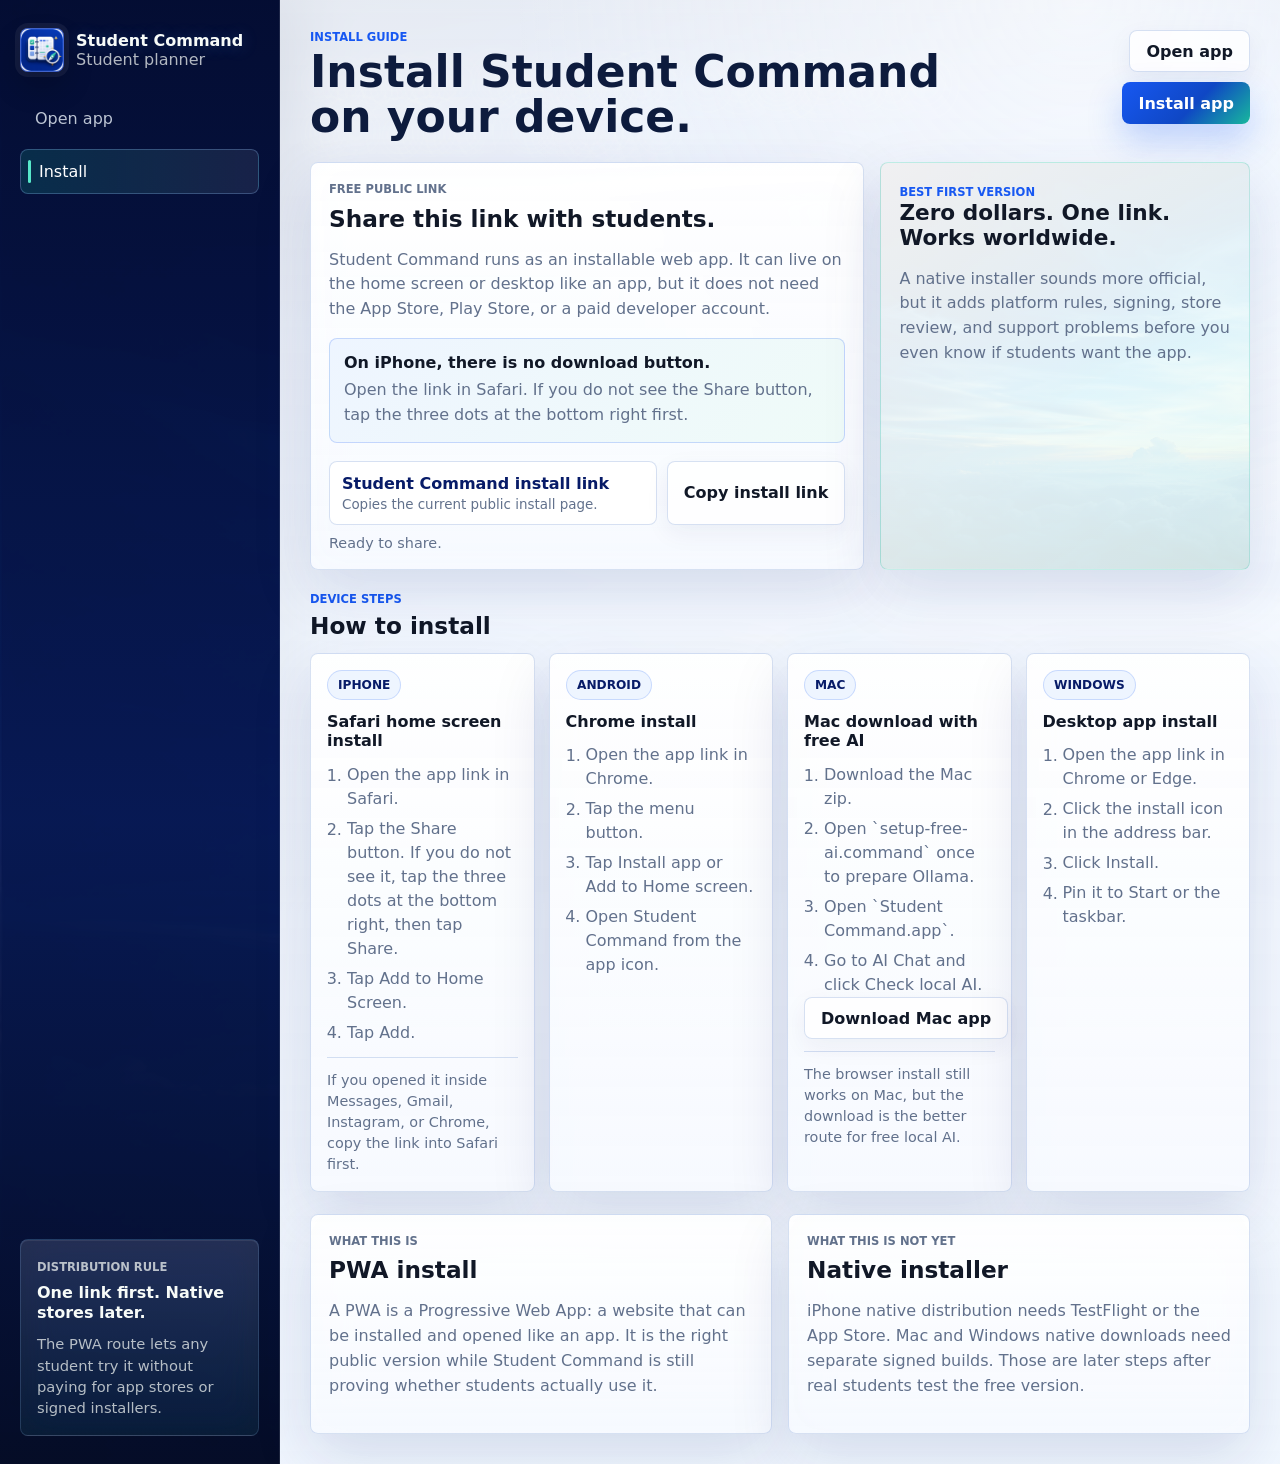
==== commit 2056204e: "Add setup timetable image import" ====
--- a/install.html
+++ b/install.html
@@ -8,16 +8,16 @@
     <meta name="apple-mobile-web-app-status-bar-style" content="black-translucent" />
     <meta name="apple-mobile-web-app-title" content="Student Command" />
     <title>Install Student Command</title>
-    <link rel="manifest" href="manifest.webmanifest?v=37" />
-    <link rel="icon" href="icons/icon.svg?v=37" type="image/svg+xml" />
-    <link rel="apple-touch-icon" href="icons/apple-touch-icon.png?v=37" />
-    <link rel="stylesheet" href="styles.css?v=37" />
+    <link rel="manifest" href="manifest.webmanifest?v=38" />
+    <link rel="icon" href="icons/icon.svg?v=38" type="image/svg+xml" />
+    <link rel="apple-touch-icon" href="icons/apple-touch-icon.png?v=38" />
+    <link rel="stylesheet" href="styles.css?v=38" />
   </head>
   <body class="install-page">
     <div class="app-shell">
       <aside class="sidebar" aria-label="Install navigation">
         <a class="brand brand-link" href="index.html" aria-label="Open Student Command">
-          <div class="brand-mark"><img src="icons/icon-192.png?v=37" alt="" /></div>
+          <div class="brand-mark"><img src="icons/icon-192.png?v=38" alt="" /></div>
           <div>
             <p>Student Command</p>
             <span>Student planner</span>
--- a/styles.css
+++ b/styles.css
@@ -34,7 +34,7 @@
   background:
     linear-gradient(180deg, rgba(237, 246, 255, 0.78) 0, rgba(242, 247, 255, 0.9) 360px, rgba(238, 245, 255, 0.97) 100%),
     linear-gradient(90deg, rgba(5, 15, 48, 0.34) 0, rgba(255, 255, 255, 0.05) 360px),
-    url("assets/command-sky-bg.png?v=37") center top / cover fixed no-repeat;
+    url("assets/command-sky-bg.png?v=38") center top / cover fixed no-repeat;
   font-family:
     Inter, ui-sans-serif, system-ui, -apple-system, BlinkMacSystemFont, "Segoe UI",
     sans-serif;
@@ -68,7 +68,7 @@
   border-right: 1px solid rgba(255, 255, 255, 0.1);
   background:
     linear-gradient(180deg, rgba(4, 14, 52, 0.94) 0, rgba(8, 26, 85, 0.92) 56%, rgba(5, 13, 39, 0.96) 100%),
-    url("assets/command-sky-bg.png?v=37") left top / auto 100% no-repeat;
+    url("assets/command-sky-bg.png?v=38") left top / auto 100% no-repeat;
   color: #f7fbf8;
   box-shadow: 18px 0 56px rgba(5, 14, 48, 0.28);
 }
@@ -648,7 +648,7 @@
   border-color: rgba(24, 184, 157, 0.24);
   background:
     linear-gradient(150deg, rgba(255, 255, 255, 0.94), rgba(232, 250, 246, 0.9)),
-    url("assets/command-sky-bg.png?v=37") center / cover no-repeat;
+    url("assets/command-sky-bg.png?v=38") center / cover no-repeat;
 }
 
 .install-proof strong {
@@ -1049,6 +1049,42 @@
   color: var(--ink);
 }
 
+.setup-ai-panel {
+  margin-bottom: 18px;
+}
+
+.setup-timetable-grid {
+  display: grid;
+  grid-template-columns: minmax(240px, 0.8fr) minmax(0, 1.2fr);
+  gap: 14px;
+  align-items: start;
+  margin-top: 12px;
+}
+
+.setup-timetable-actions {
+  display: flex;
+  flex-wrap: wrap;
+  gap: 10px;
+  align-items: center;
+  margin-top: 12px;
+}
+
+.setup-timetable-result {
+  margin-top: 12px;
+}
+
+.timetable-preview-text {
+  max-height: 260px;
+  overflow: auto;
+  border: 1px solid var(--line);
+  border-radius: 8px;
+  padding: 12px;
+  background: rgba(238, 245, 255, 0.82);
+  color: var(--ink);
+  font: 0.84rem/1.45 ui-monospace, SFMono-Regular, Menlo, Monaco, Consolas, monospace;
+  white-space: pre-wrap;
+}
+
 .setup-block {
   display: grid;
   gap: 10px;
@@ -1753,6 +1789,7 @@
   .quiz-layout,
   .chat-layout,
   .import-layout,
+  .setup-timetable-grid,
   .cozi-layout,
   .coach-layout,
   .command-layout,
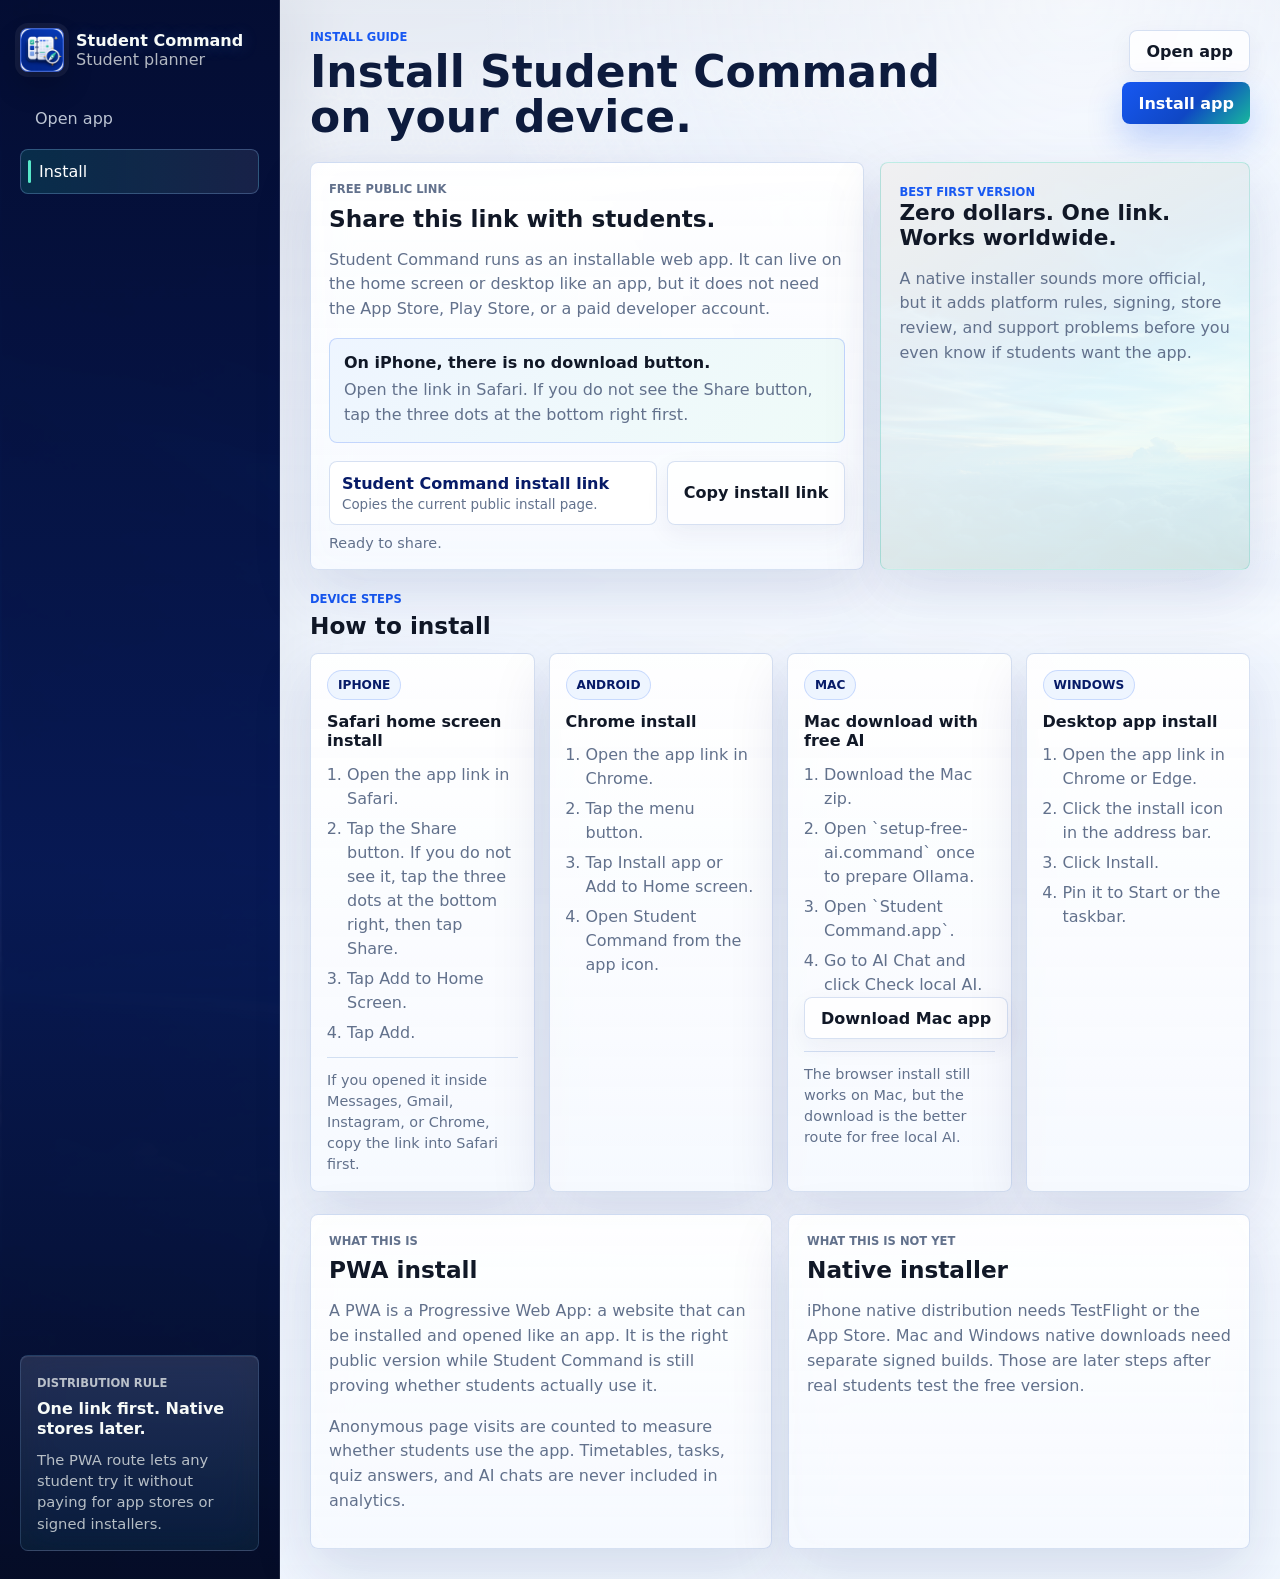
==== commit 689a3af1: "Add privacy-friendly usage analytics" ====
--- a/install.html
+++ b/install.html
@@ -8,16 +8,16 @@
     <meta name="apple-mobile-web-app-status-bar-style" content="black-translucent" />
     <meta name="apple-mobile-web-app-title" content="Student Command" />
     <title>Install Student Command</title>
-    <link rel="manifest" href="manifest.webmanifest?v=38" />
-    <link rel="icon" href="icons/icon.svg?v=38" type="image/svg+xml" />
-    <link rel="apple-touch-icon" href="icons/apple-touch-icon.png?v=38" />
-    <link rel="stylesheet" href="styles.css?v=38" />
+    <link rel="manifest" href="manifest.webmanifest?v=39" />
+    <link rel="icon" href="icons/icon.svg?v=39" type="image/svg+xml" />
+    <link rel="apple-touch-icon" href="icons/apple-touch-icon.png?v=39" />
+    <link rel="stylesheet" href="styles.css?v=39" />
   </head>
   <body class="install-page">
     <div class="app-shell">
       <aside class="sidebar" aria-label="Install navigation">
         <a class="brand brand-link" href="index.html" aria-label="Open Student Command">
-          <div class="brand-mark"><img src="icons/icon-192.png?v=38" alt="" /></div>
+          <div class="brand-mark"><img src="icons/icon-192.png?v=39" alt="" /></div>
           <div>
             <p>Student Command</p>
             <span>Student planner</span>
@@ -145,6 +145,10 @@
               A PWA is a Progressive Web App: a website that can be installed and opened like an app. It is the right
               public version while Student Command is still proving whether students actually use it.
             </p>
+            <p>
+              Anonymous page visits are counted to measure whether students use the app. Timetables, tasks, quiz
+              answers, and AI chats are never included in analytics.
+            </p>
           </div>
 
           <div class="panel">
@@ -192,5 +196,14 @@
         browserInstall.hidden = true;
       });
     </script>
+    <script>
+      if (window.location.hostname === "lachlansnow798-coder.github.io") {
+        const analyticsScript = document.createElement("script");
+        analyticsScript.dataset.goatcounter = "https://studentcommandapp.goatcounter.com/count";
+        analyticsScript.async = true;
+        analyticsScript.src = "https://gc.zgo.at/count.js";
+        document.head.append(analyticsScript);
+      }
+    </script>
   </body>
 </html>
